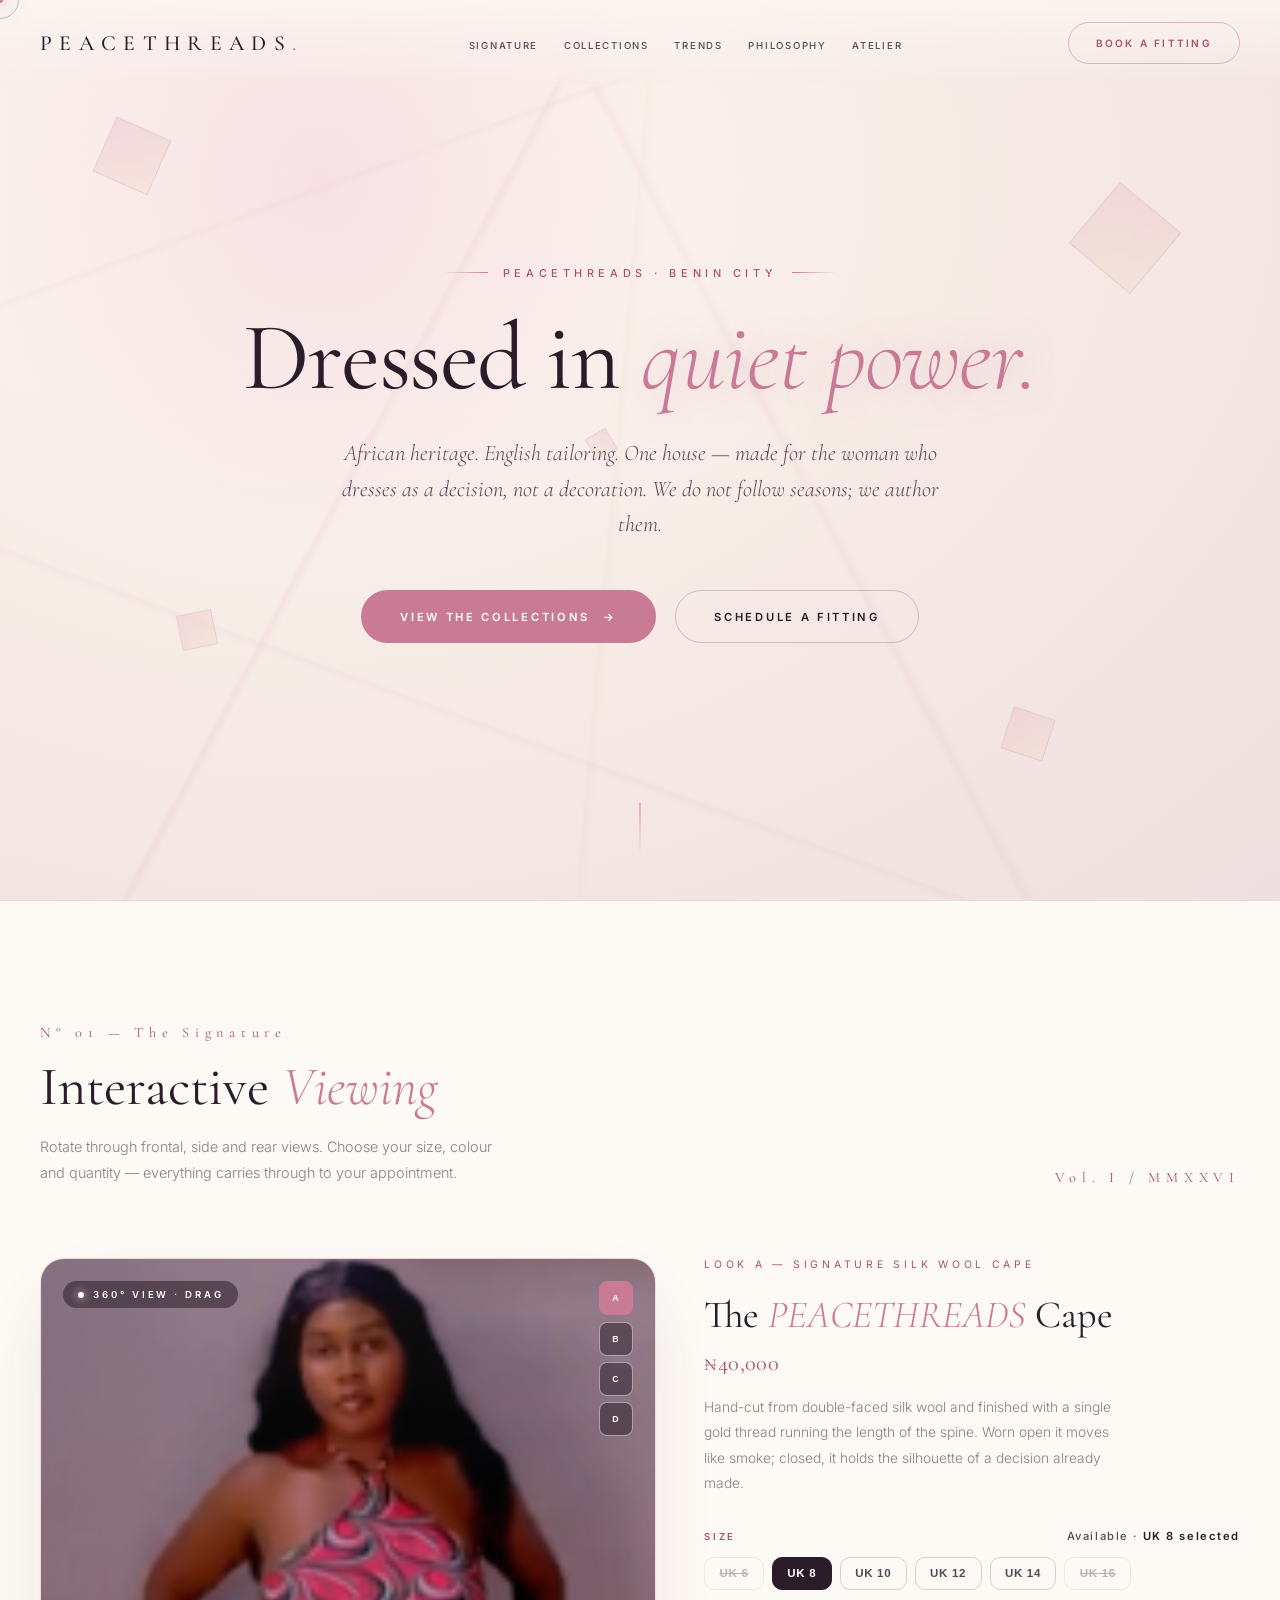
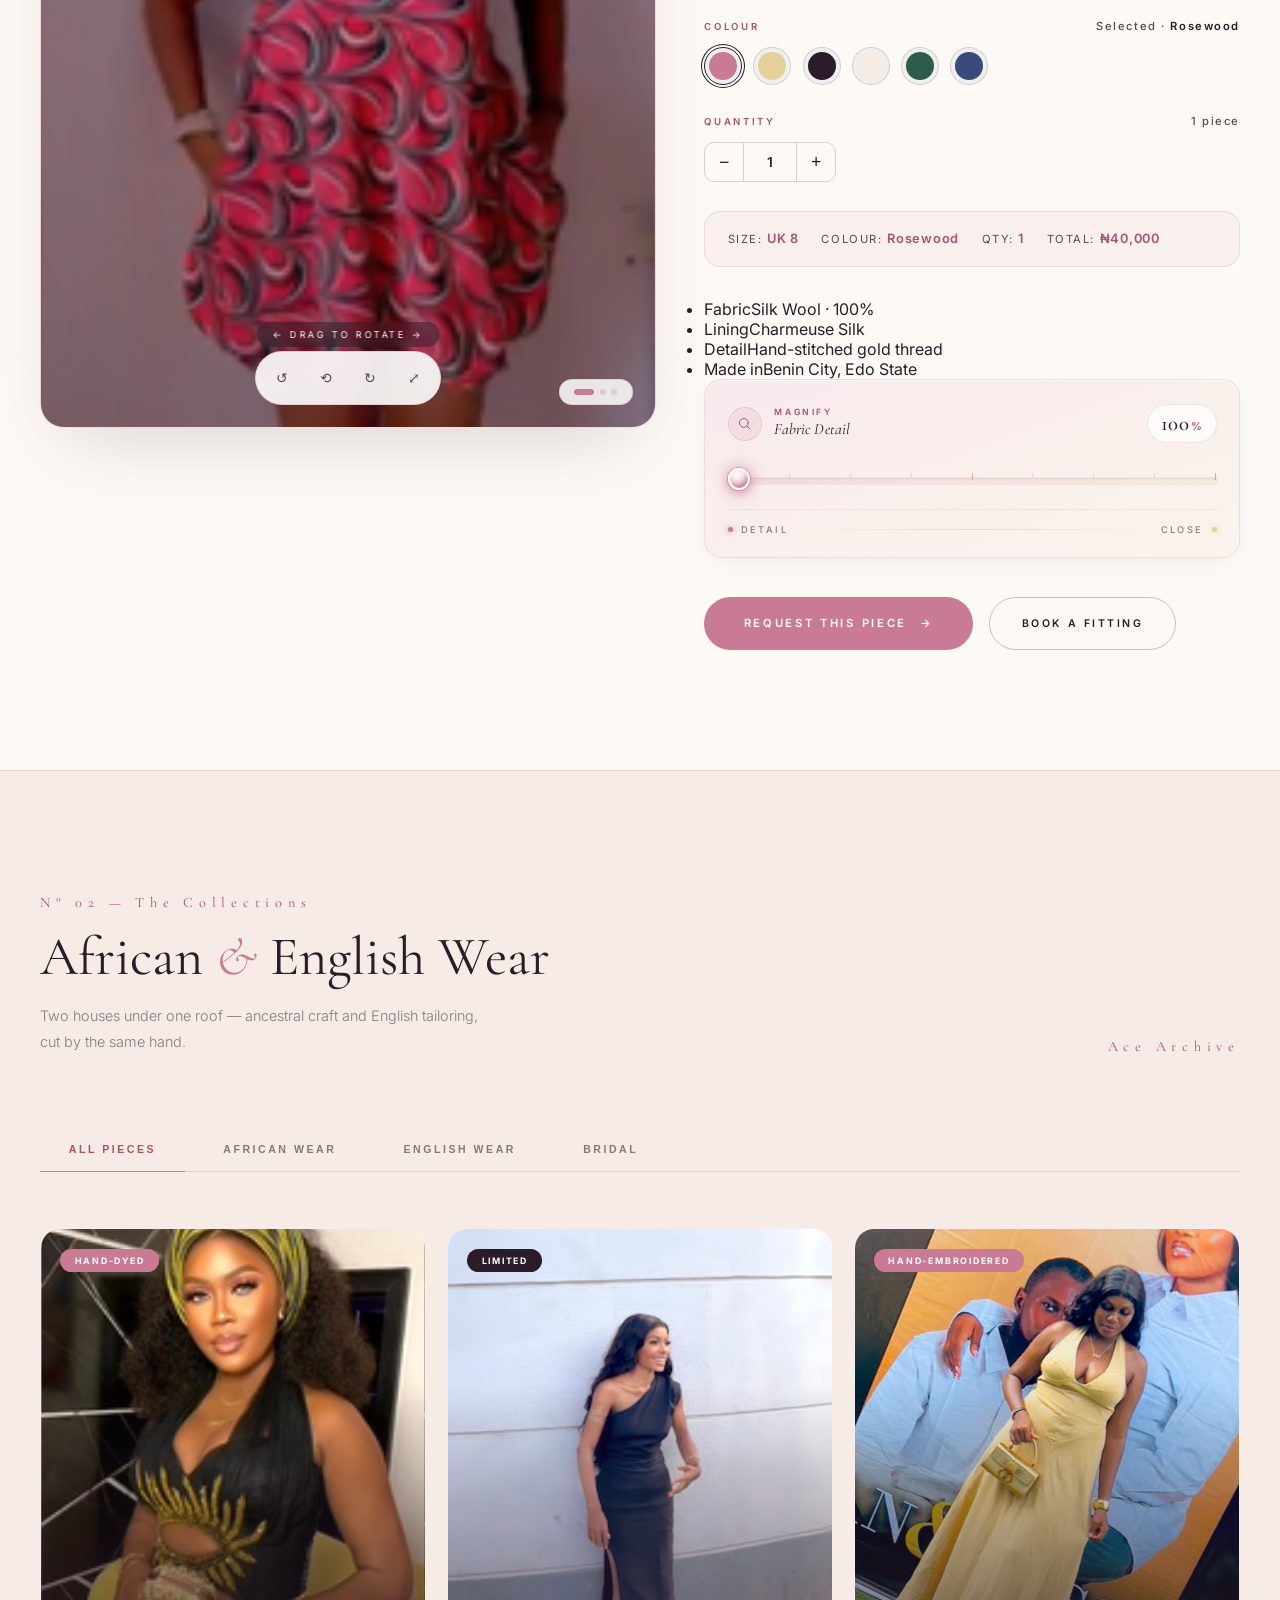
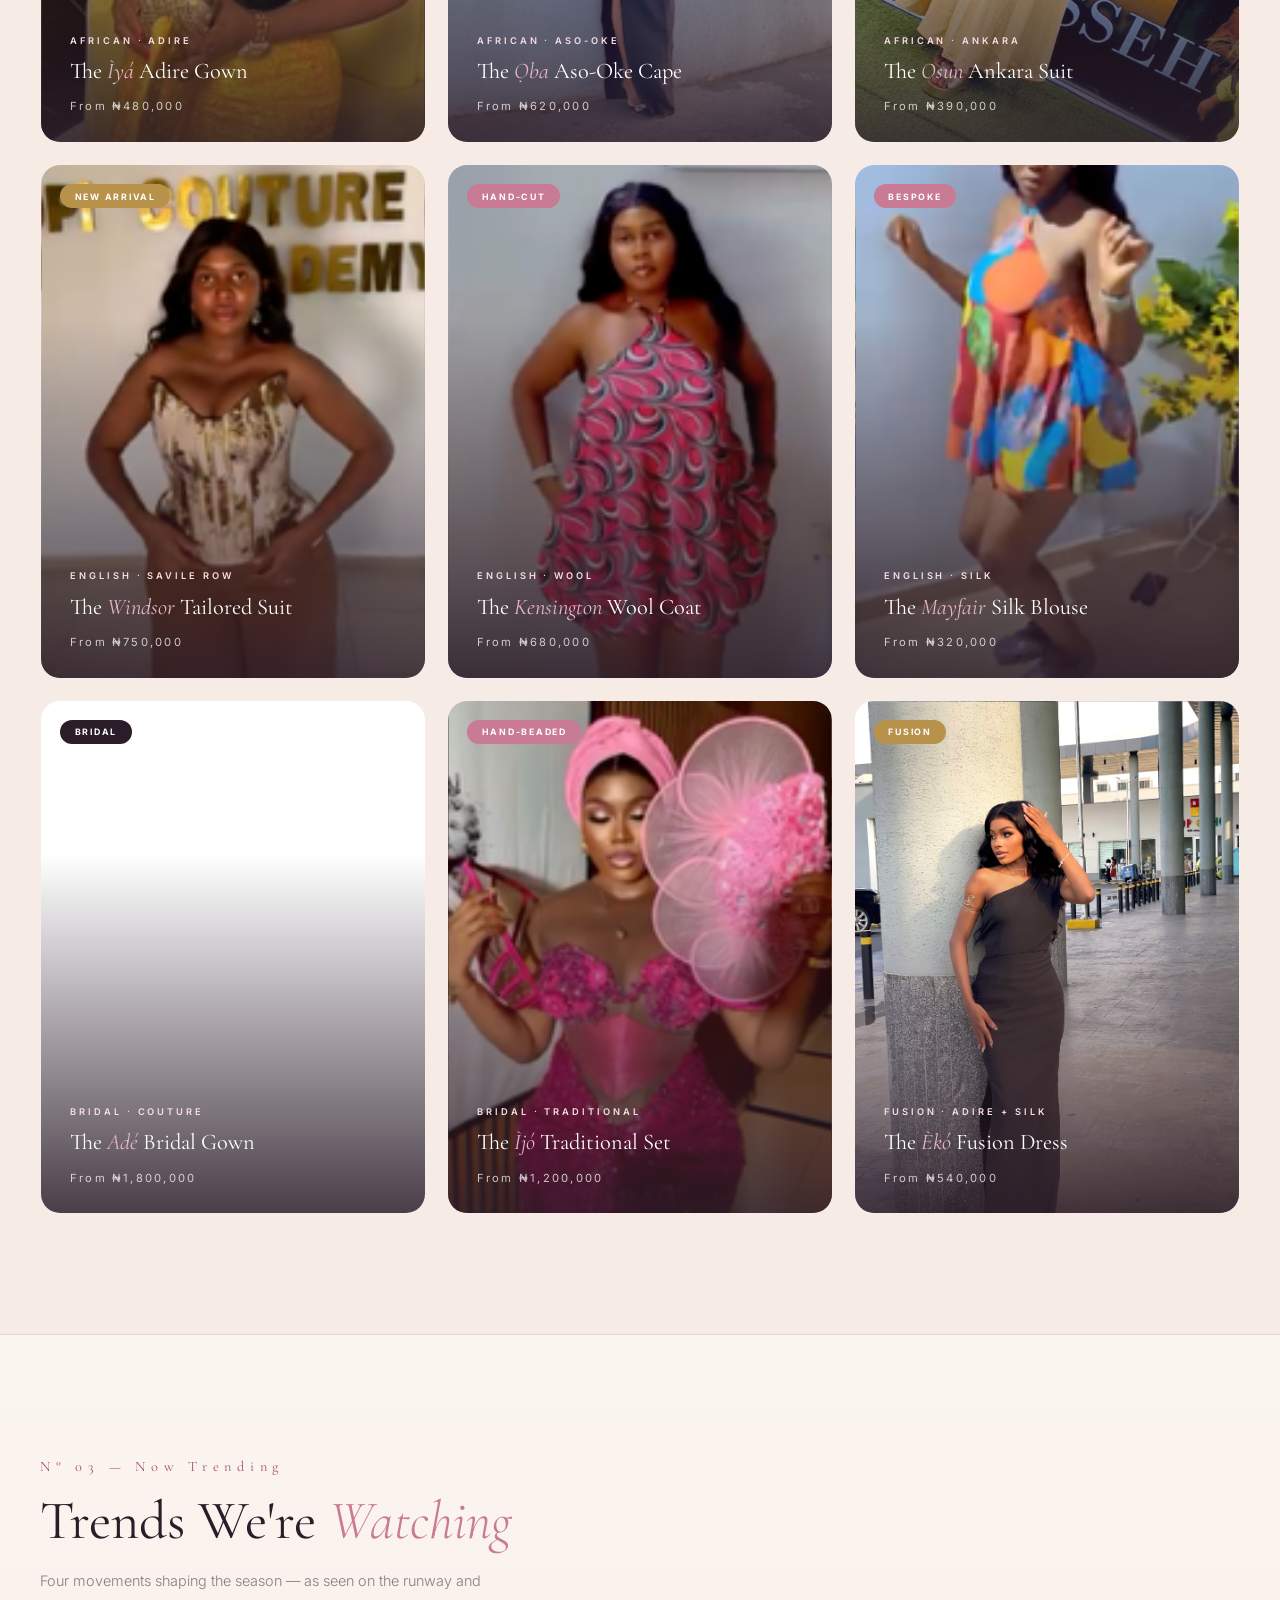
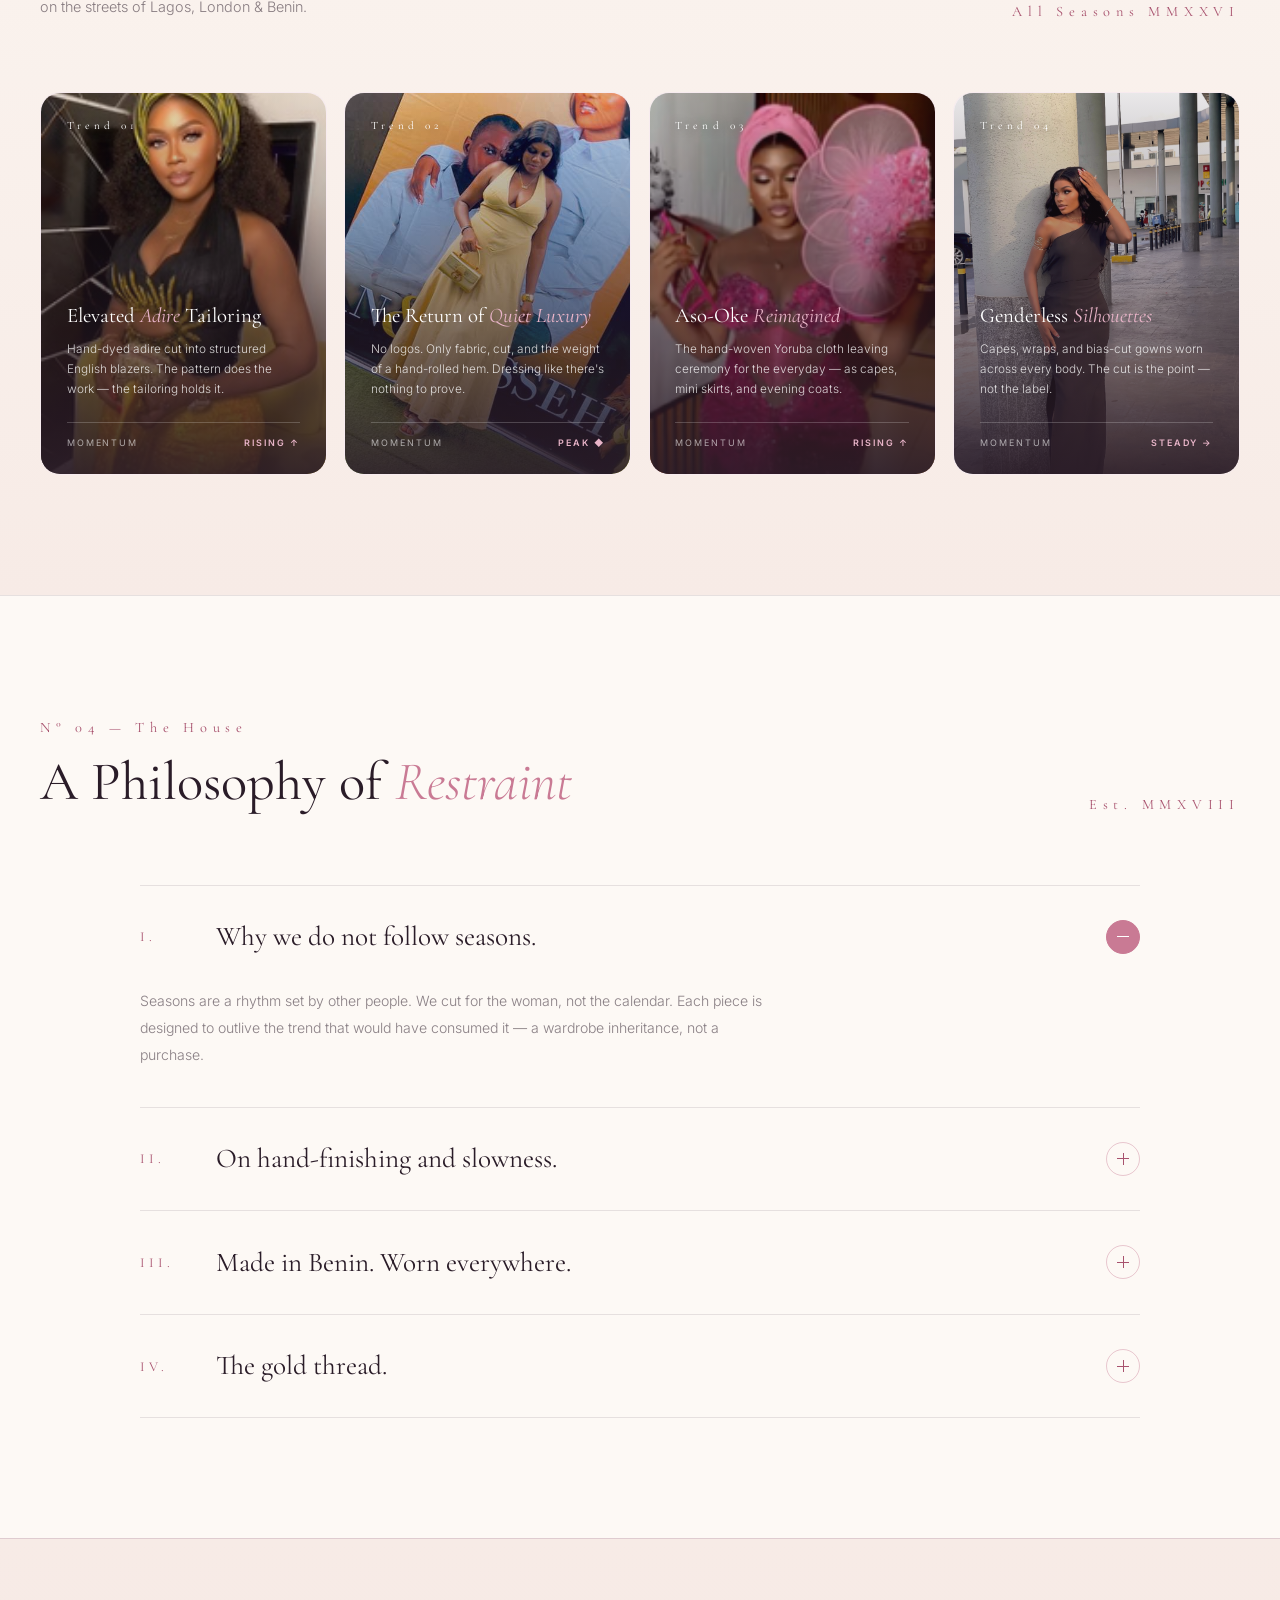
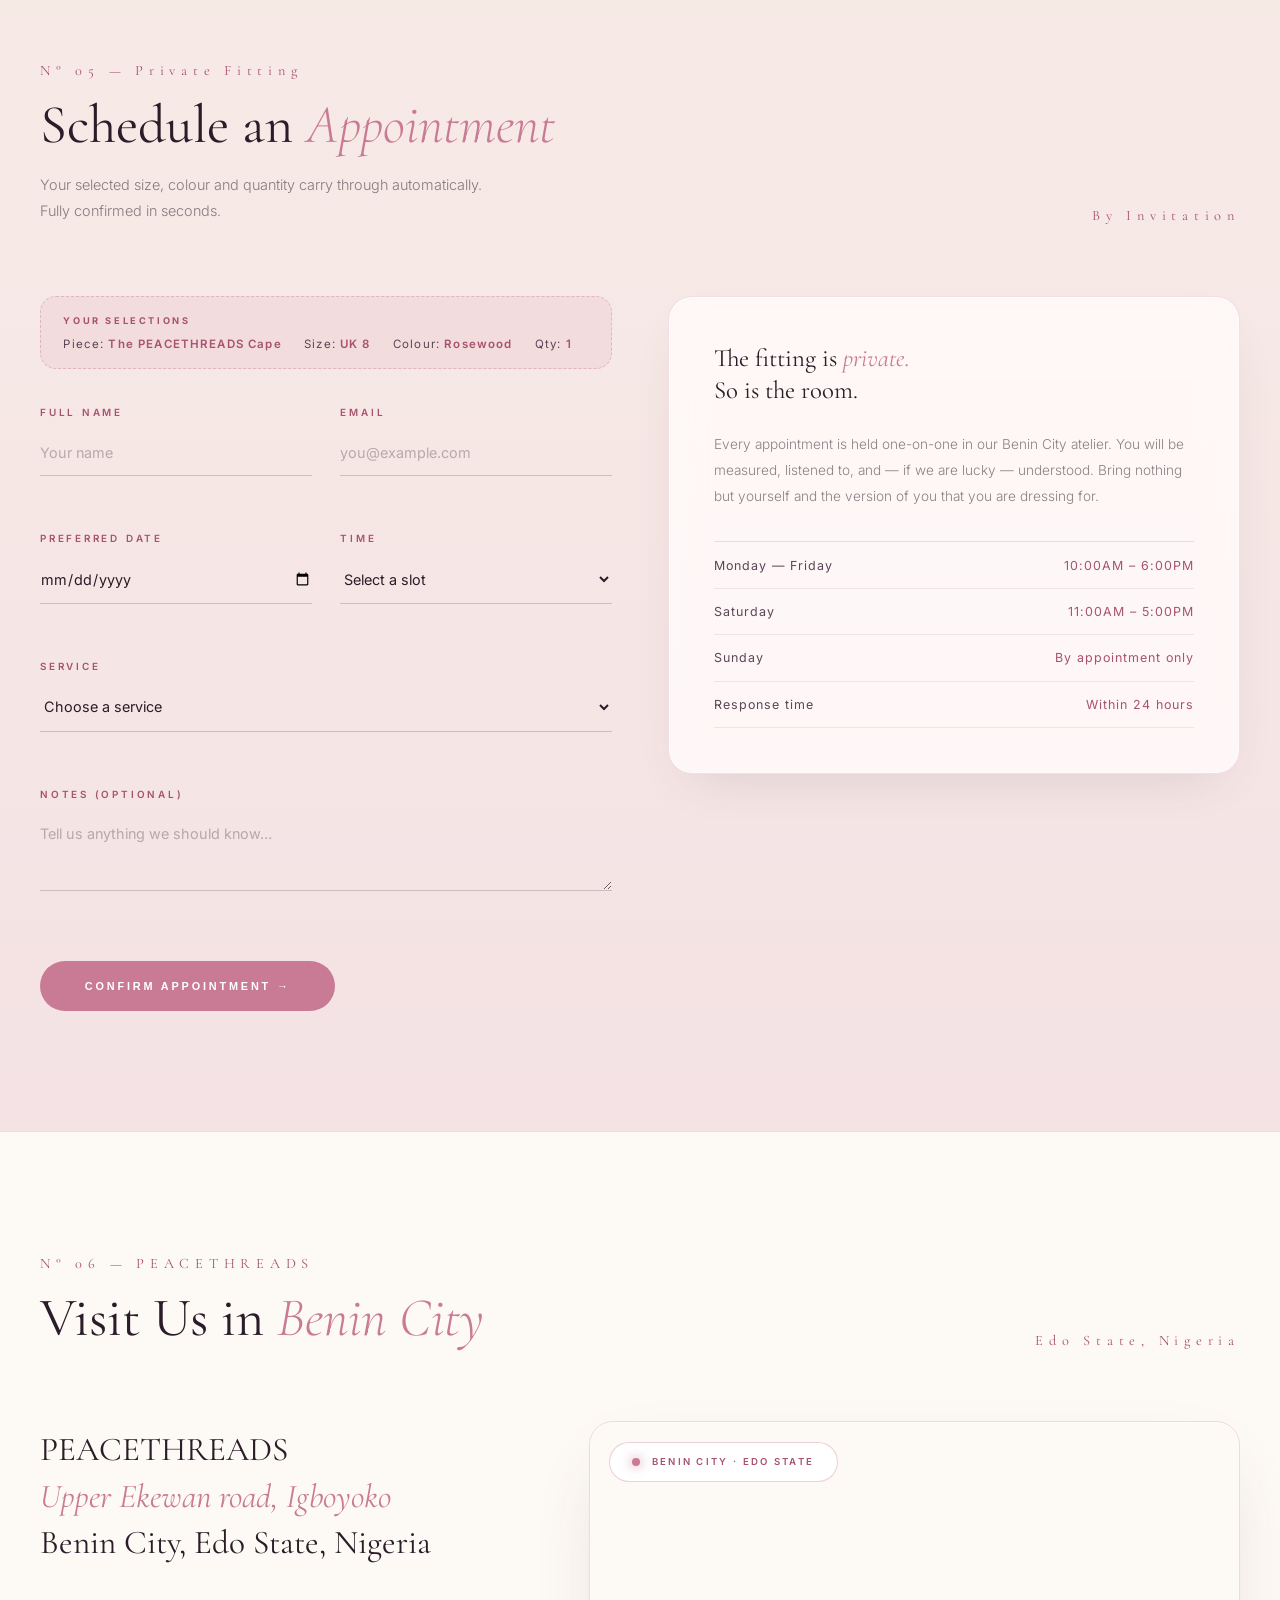
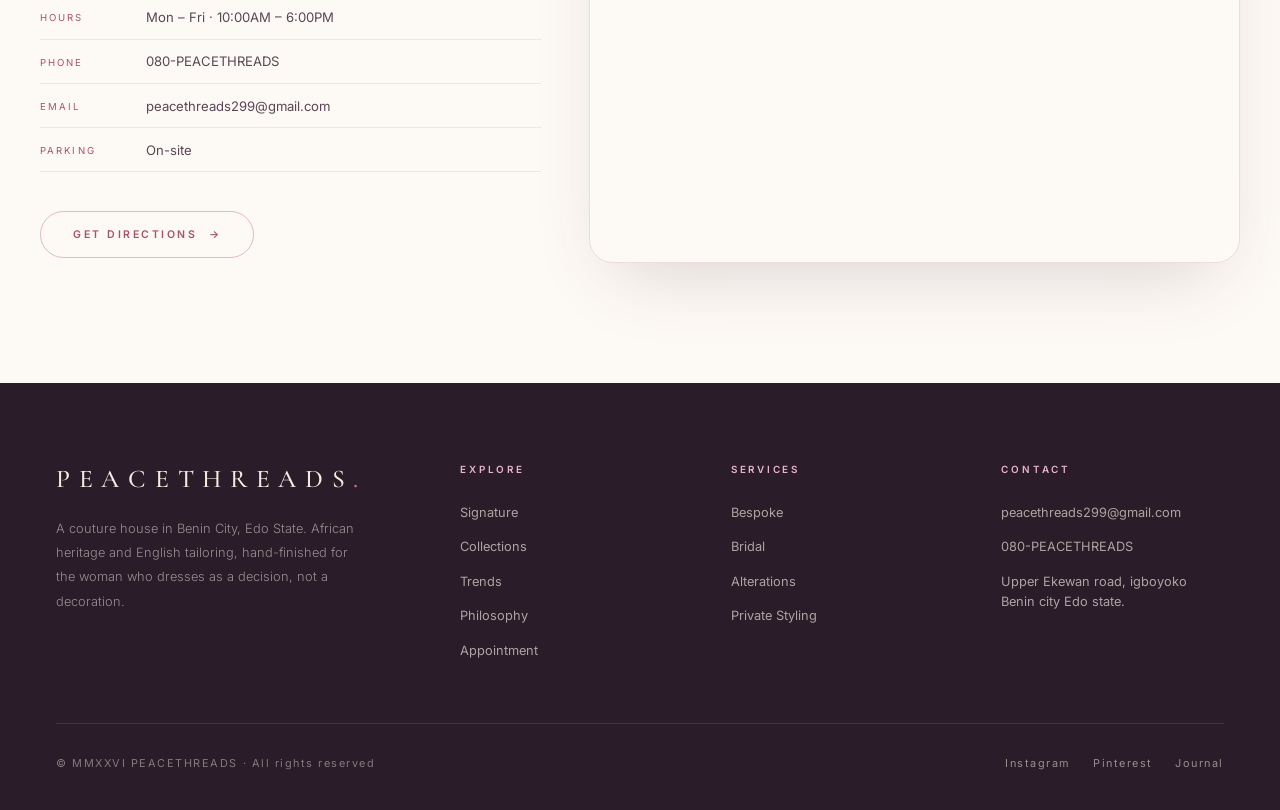
==== website.html @ 1cad09b3 "Add files via upload" ====
<!DOCTYPE html>
<html lang="en">
<head>
<meta charset="UTF-8" />
<meta name="viewport" content="width=device-width, initial-scale=1.0" />
<title>PEACETHREADS — Fashion de Couture · Benin City</title>
<link rel="preconnect" href="https://fonts.googleapis.com">
<link rel="preconnect" href="https://fonts.gstatic.com" crossorigin>
<link href="https://fonts.googleapis.com/css2?family=Cormorant+Garamond:ital,wght@0,300;0,400;0,500;0,600;0,700;1,300;1,400&family=Inter:wght@300;400;500;600;700&display=swap" rel="stylesheet">
<link rel="stylesheet" href="website.css">
</head>
<body>

<div class="cursor-dot" id="cDot"></div>
<div class="cursor-ring" id="cRing"></div>

<nav id="nav">
  <div class="logo">PEACETHREADS<span>.</span></div>
  <ul class="nav-links">
    <li><a href="#collection">Signature</a></li>
    <li><a href="#collections">Collections</a></li>
    <li><a href="#trends">Trends</a></li>
    <li><a href="#philosophy">Philosophy</a></li>
    <li><a href="#location">Atelier</a></li>
  </ul>
  <a href="#appointment" class="nav-cta">Book a Fitting</a>
</nav>

<header class="hero">
  <div class="shard s1"></div><div class="shard s2"></div><div class="shard s3"></div>
  <div class="shard s4"></div><div class="shard s5"></div>
  <div class="hero-inner">
    <span class="hero-eyebrow">PEACETHREADS · Benin City</span>
    <h1 class="hero-title">Dressed in <em>quiet power.</em></h1>
    <p class="hero-sub">
      African heritage. English tailoring. One house — made for the woman who dresses
      as a decision, not a decoration. We do not follow seasons; we author them.
    </p>
    <div class="hero-actions">
      <a href="#collections" class="btn btn-primary">View the Collections <span class="arrow">→</span></a>
      <a href="#appointment" class="btn btn-ghost">Schedule a Fitting</a>
    </div>
  </div>
  <div class="scroll-cue"><span></span><div class="bar"></div></div>
</header>

<section class="collection" id="collection">
  <div class="section-head reveal">
    <div>
      <span class="section-num">N° 01 — The Signature</span>
      <h2 class="section-title" style="margin-top:1rem">Interactive <em>Viewing</em></h2>
      <p class="section-desc">Rotate through frontal, side and rear views. Choose your size, colour and quantity — everything carries through to your appointment.</p>
    </div>
    <span class="section-num">Vol. I / MMXXVI</span>
  </div>

  <div class="collection-grid">
    <div class="viewer reveal" id="viewer">
      <span class="viewer-label"><span class="live"></span> 360° View · Drag</span>

      <div class="garment-tabs" id="garmentTabs">
        <button class="gtab active" data-garment="signature" title="Signature">A</button>
        <button class="gtab" data-garment="african" title="African">B</button>
        <button class="gtab" data-garment="english" title="English">C</button>
        <button class="gtab" data-garment="trend" title="Trend">D</button>
      </div>

      <div class="viewer-stage" id="viewerStage">
        <div class="viewer-photo-frame">
          <div class="viewer-photo" id="viewerPhoto"></div>
          <div class="viewer-tint" id="viewerTint"></div>
        </div>
        <div class="viewer-vignette"></div>
      </div>

      <span class="drag-hint" id="dragHint">← Drag to rotate →</span>

      <div class="angle-dots" id="angleDots">
        <span class="angle-dot active" data-angle="0"></span>
        <span class="angle-dot" data-angle="1"></span>
        <span class="angle-dot" data-angle="2"></span>
      </div>

      <div class="viewer-tools">
        <button class="tool-btn" data-rot="-45" title="Rotate left" aria-label="Rotate left">↺</button>
        <button class="tool-btn" data-rot="0" title="Reset" aria-label="Reset view">⟲</button>
        <button class="tool-btn" data-rot="45" title="Rotate right" aria-label="Rotate right">↻</button>
        <button class="tool-btn" id="expandBtn" title="Open full view" aria-label="Open full view">⤢</button>
      </div>
    </div>

    <div class="detail reveal">
      <span class="detail-tag" id="detailTag">Look A — Signature Silk Wool Cape</span>
      <h3 class="detail-name" id="detailName">The <em>PEACETHREADS</em> Cape</h3>
      <span class="detail-price" id="detailPrice">₦40,000</span>
      <p class="detail-desc" id="detailDesc">
        Hand-cut from double-faced silk wool and finished with a single gold thread
        running the length of the spine. Worn open it moves like smoke; closed, it
        holds the silhouette of a decision already made.
      </p>

      <div class="option-block">
        <div class="option-head">
          <span class="lbl">Size</span>
          <span class="val" id="sizeValLabel">Select a size · <strong>UK 8 shown</strong></span>
        </div>
        <div class="size-row" id="sizeRow"></div>
      </div>

      <div class="option-block">
        <div class="option-head">
          <span class="lbl">Colour</span>
          <span class="val">Selected · <strong id="colorName">Rosewood</strong></span>
        </div>
        <div class="color-row" id="colorRow"></div>
      </div>

      <div class="option-block">
        <div class="option-head">
          <span class="lbl">Quantity</span>
          <span class="val" id="qtyLabel">1 piece</span>
        </div>
        <div class="qty-row">
          <button class="qty-btn" id="qtyMinus" aria-label="Decrease">−</button>
          <input class="qty-input" id="qtyInput" type="text" value="1" readonly>
          <button class="qty-btn" id="qtyPlus" aria-label="Increase">+</button>
        </div>
      </div>

      <div class="summary" id="summary">
        <span class="item">Size: <strong id="sumSize">UK 8</strong></span>
        <span class="item">Colour: <strong id="sumColor">Rosewood</strong></span>
        <span class="item">Qty: <strong id="sumQty">1</strong></span>
        <span class="item">Total: <strong id="sumTotal">₦480,000</strong></span>
      </div>

      <ul class="spec-list" id="specList">
        <li><span class="k">Fabric</span><span class="v">Silk Wool · 100%</span></li>
        <li><span class="k">Lining</span><span class="v">Charmeuse Silk</span></li>
        <li><span class="k">Detail</span><span class="v">Hand-stitched gold thread</span></li>
        <li><span class="k">Made in</span><span class="v">Benin City, Edo State</span></li>
      </ul>

      <!-- ★ PREMIUM ZOOM BAR ★ -->
      <div class="zoom-block">
        <div class="zoom-head">
          <div class="zoom-title">
            <span class="zoom-icon" aria-hidden="true">
              <svg viewBox="0 0 24 24" fill="none" stroke="currentColor" stroke-width="1.5" stroke-linecap="round" stroke-linejoin="round">
                <circle cx="11" cy="11" r="7"/>
                <line x1="16.5" y1="16.5" x2="21" y2="21"/>
              </svg>
            </span>
            <div class="zoom-text">
              <span class="zoom-eyebrow">Magnify</span>
              <span class="zoom-label">Fabric Detail</span>
            </div>
          </div>
          <div class="zoom-readout">
            <span class="zoom-num" id="zoomVal">100</span>
            <span class="zoom-unit">%</span>
          </div>
        </div>

        <div class="zoom-track-wrap">
          <div class="zoom-thumb-glow" id="zoomThumbGlow"></div>
          <div class="zoom-track">
            <div class="zoom-fill" id="zoomFill"></div>
            <div class="zoom-ticks" id="zoomTicks"></div>
          </div>
          <input type="range" min="100" max="180" value="100" class="zoom-slider" id="zoomSlider" aria-label="Zoom">
        </div>

        <div class="zoom-foot">
          <span class="zoom-foot-item">
            <span class="zoom-dot zoom-dot--rose"></span>
            <span>Detail</span>
          </span>
          <span class="zoom-foot-divider"></span>
          <span class="zoom-foot-item zoom-foot-item--right">
            <span>Close</span>
            <span class="zoom-dot zoom-dot--gold"></span>
          </span>
        </div>
      </div>

      <div class="detail-actions">
        <a href="#appointment" class="btn btn-primary" id="requestBtn">Request this Piece <span class="arrow">→</span></a>
        <a href="#appointment" class="btn-outline">Book a Fitting</a>
      </div>
    </div>
  </div>
</section>

<section class="all-collections" id="collections">
  <div class="section-head reveal">
    <div>
      <span class="section-num">N° 02 — The Collections</span>
      <h2 class="section-title" style="margin-top:1rem">African <em>&</em> English Wear</h2>
      <p class="section-desc">Two houses under one roof — ancestral craft and English tailoring, cut by the same hand.</p>
    </div>
    <span class="section-num">Ace Archive</span>
  </div>

  <div class="collection-tabs reveal" id="collectionTabs">
    <button class="ctab active" data-filter="all">All Pieces</button>
    <button class="ctab" data-filter="african">African Wear</button>
    <button class="ctab" data-filter="english">English Wear</button>
    <button class="ctab" data-filter="bridal">Bridal</button>
  </div>

  <div class="cat-grid" id="catGrid">
    <div class="cat-card reveal" data-cat="african">
      <span class="cat-tag">Hand-Dyed</span>
      <div class="cat-photo" style="background-image:url('images/IMG_1639.png')"></div>
      <div class="cat-overlay">
        <span class="cat-cat">African · Adire</span>
        <h4 class="cat-name">The <em>Ìyá</em> Adire Gown</h4>
        <span class="cat-price">From ₦480,000</span>
      </div>
    </div>
    <div class="cat-card reveal" data-cat="african">
      <span class="cat-tag limited">Limited</span>
      <div class="cat-photo" style="background-image:url('images/IMG_2743.jpg')"></div>
      <div class="cat-overlay">
        <span class="cat-cat">African · Aso-Oke</span>
        <h4 class="cat-name">The <em>Ọba</em> Aso-Oke Cape</h4>
        <span class="cat-price">From ₦620,000</span>
      </div>
    </div>
    <div class="cat-card reveal" data-cat="african">
      <span class="cat-tag">Hand-Embroidered</span>
      <div class="cat-photo" style="background-image:url('images/IMG_4205.jpg')"></div>
      <div class="cat-overlay">
        <span class="cat-cat">African · Ankara</span>
        <h4 class="cat-name">The <em>Osun</em> Ankara Suit</h4>
        <span class="cat-price">From ₦390,000</span>
      </div>
    </div>
    <div class="cat-card reveal" data-cat="english">
      <span class="cat-tag new">New Arrival</span>
      <div class="cat-photo" style="background-image:url('images/IMG_1078.png')"></div>
      <div class="cat-overlay">
        <span class="cat-cat">English · Savile Row</span>
        <h4 class="cat-name">The <em>Windsor</em> Tailored Suit</h4>
        <span class="cat-price">From ₦750,000</span>
      </div>
    </div>
    <div class="cat-card reveal" data-cat="english">
      <span class="cat-tag">Hand-Cut</span>
      <div class="cat-photo" style="background-image:url('images/IMG_1084.png')"></div>
      <div class="cat-overlay">
        <span class="cat-cat">English · Wool</span>
        <h4 class="cat-name">The <em>Kensington</em> Wool Coat</h4>
        <span class="cat-price">From ₦680,000</span>
      </div>
    </div>
    <div class="cat-card reveal" data-cat="english">
      <span class="cat-tag">Bespoke</span>
      <div class="cat-photo" style="background-image:url('images/IMG_1087.png')"></div>
      <div class="cat-overlay">
        <span class="cat-cat">English · Silk</span>
        <h4 class="cat-name">The <em>Mayfair</em> Silk Blouse</h4>
        <span class="cat-price">From ₦320,000</span>
      </div>
    </div>
    <div class="cat-card reveal" data-cat="bridal">
      <span class="cat-tag limited">Bridal</span>
      <div class="cat-photo" style="background-image:url('https://images.unsplash.com/photo-1594552072238-b8a33785b261?w=800&q=80')"></div>
      <div class="cat-overlay">
        <span class="cat-cat">Bridal · Couture</span>
        <h4 class="cat-name">The <em>Adé</em> Bridal Gown</h4>
        <span class="cat-price">From ₦1,800,000</span>
      </div>
    </div>
    <div class="cat-card reveal" data-cat="bridal">
      <span class="cat-tag">Hand-Beaded</span>
      <div class="cat-photo" style="background-image:url('images/IMG_1080.png')"></div>
      <div class="cat-overlay">
        <span class="cat-cat">Bridal · Traditional</span>
        <h4 class="cat-name">The <em>Ìjó</em> Traditional Set</h4>
        <span class="cat-price">From ₦1,200,000</span>
      </div>
    </div>
    <div class="cat-card reveal" data-cat="african english">
      <span class="cat-tag new">Fusion</span>
      <div class="cat-photo" style="background-image:url('images/fashion01.png')"></div>
      <div class="cat-overlay">
        <span class="cat-cat">Fusion · Adire + Silk</span>
        <h4 class="cat-name">The <em>Èkó</em> Fusion Dress</h4>
        <span class="cat-price">From ₦540,000</span>
      </div>
    </div>
  </div>
</section>

<section class="trends" id="trends">
  <div class="section-head reveal">
    <div>
      <span class="section-num">N° 03 — Now Trending</span>
      <h2 class="section-title" style="margin-top:1rem">Trends We're <em>Watching</em></h2>
      <p class="section-desc">Four movements shaping the season — as seen on the runway and on the streets of Lagos, London &amp; Benin.</p>
    </div>
    <span class="section-num">All Seasons MMXXVI</span>
  </div>

  <div class="trend-grid">
    <div class="trend-card reveal">
      <div class="trend-photo" style="background-image:url('images/IMG_1639.png')"></div>
      <div class="trend-overlay">
        <span class="trend-num">Trend 01</span>
        <div class="trend-bottom">
          <h3 class="trend-title">Elevated <em>Adire</em> Tailoring</h3>
          <p class="trend-desc">Hand-dyed adire cut into structured English blazers. The pattern does the work — the tailoring holds it.</p>
          <div class="trend-meta"><span class="label">Momentum</span><span class="val">Rising ↑</span></div>
        </div>
      </div>
    </div>
    <div class="trend-card reveal">
      <div class="trend-photo" style="background-image:url('images/IMG_4205.jpg')"></div>
      <div class="trend-overlay">
        <span class="trend-num">Trend 02</span>
        <div class="trend-bottom">
          <h3 class="trend-title">The Return of <em>Quiet Luxury</em></h3>
          <p class="trend-desc">No logos. Only fabric, cut, and the weight of a hand-rolled hem. Dressing like there's nothing to prove.</p>
          <div class="trend-meta"><span class="label">Momentum</span><span class="val">Peak ◆</span></div>
        </div>
      </div>
    </div>
    <div class="trend-card reveal">
      <div class="trend-photo" style="background-image:url('images/IMG_1080.png')"></div>
      <div class="trend-overlay">
        <span class="trend-num">Trend 03</span>
        <div class="trend-bottom">
          <h3 class="trend-title">Aso-Oke <em>Reimagined</em></h3>
          <p class="trend-desc">The hand-woven Yoruba cloth leaving ceremony for the everyday — as capes, mini skirts, and evening coats.</p>
          <div class="trend-meta"><span class="label">Momentum</span><span class="val">Rising ↑</span></div>
        </div>
      </div>
    </div>
    <div class="trend-card reveal">
      <div class="trend-photo" style="background-image:url('images/fashion01.png')"></div>
      <div class="trend-overlay">
        <span class="trend-num">Trend 04</span>
        <div class="trend-bottom">
          <h3 class="trend-title">Genderless <em>Silhouettes</em></h3>
          <p class="trend-desc">Capes, wraps, and bias-cut gowns worn across every body. The cut is the point — not the label.</p>
          <div class="trend-meta"><span class="label">Momentum</span><span class="val">Steady →</span></div>
        </div>
      </div>
    </div>
  </div>
</section>

<section class="philosophy" id="philosophy">
  <div class="section-head reveal">
    <div>
      <span class="section-num">N° 04 — The House</span>
      <h2 class="section-title" style="margin-top:1rem">A Philosophy of <em>Restraint</em></h2>
    </div>
    <span class="section-num">Est. MMXVIII</span>
  </div>

  <div class="acc reveal" id="accordion">
    <div class="acc-item">
      <button class="acc-head"><span class="idx">I.</span><span class="q">Why we do not follow seasons.</span><span class="plus"></span></button>
      <div class="acc-body"><div class="acc-body-inner">Seasons are a rhythm set by other people. We cut for the woman, not the calendar. Each piece is designed to outlive the trend that would have consumed it — a wardrobe inheritance, not a purchase.</div></div>
    </div>
    <div class="acc-item">
      <button class="acc-head"><span class="idx">II.</span><span class="q">On hand-finishing and slowness.</span><span class="plus"></span></button>
      <div class="acc-body"><div class="acc-body-inner">A single Adélé cape takes eleven days. We do not rush the shoulder, we do not rush the hand-rolled hem, and we do not rush you. Slowness is the only honest way to make something that lasts.</div></div>
    </div>
    <div class="acc-item">
      <button class="acc-head"><span class="idx">III.</span><span class="q">Made in Benin. Worn everywhere.</span><span class="plus"></span></button>
      <div class="acc-body"><div class="acc-body-inner">Our atelier sits in Benin City, Edo State — where the craft of adornment is older than any fashion capital. Every piece leaves this room carrying that lineage, and arrives wherever you are.</div></div>
    </div>
    <div class="acc-item">
      <button class="acc-head"><span class="idx">IV.</span><span class="q">The gold thread.</span><span class="plus"></span></button>
      <div class="acc-body"><div class="acc-body-inner">One thread of gold runs through every garment we make — sometimes visible, sometimes hidden against the skin. It is the only signature we allow ourselves.</div></div>
    </div>
  </div>
</section>

<section class="appointment" id="appointment">
  <div class="section-head reveal">
    <div>
      <span class="section-num">N° 05 — Private Fitting</span>
      <h2 class="section-title" style="margin-top:1rem">Schedule an <em>Appointment</em></h2>
      <p class="section-desc">Your selected size, colour and quantity carry through automatically. Fully confirmed in seconds.</p>
    </div>
    <span class="section-num">By Invitation</span>
  </div>

  <div class="appt-grid">
    <div>
      <form class="appt-form reveal" id="apptForm" novalidate>
        <div class="appt-prefill" id="apptPrefill">
          <span class="lbl">Your Selections</span>
          <span class="item">Piece: <strong id="prefillPiece">Adélé Cape</strong></span>
          <span class="item">Size: <strong id="prefillSize">UK 8</strong></span>
          <span class="item">Colour: <strong id="prefillColor">Rosewood</strong></span>
          <span class="item">Qty: <strong id="prefillQty">1</strong></span>
        </div>

        <div class="field-row">
          <div class="field" data-field="fname">
            <label for="fname">Full Name</label>
            <input type="text" id="fname" placeholder="Your name" autocomplete="name">
            <span class="err">Please enter your full name</span>
          </div>
          <div class="field" data-field="femail">
            <label for="femail">Email</label>
            <input type="email" id="femail" placeholder="you@example.com" autocomplete="email">
            <span class="err">Please enter a valid email address</span>
          </div>
        </div>
        <div class="field-row">
          <div class="field" data-field="fdate">
            <label for="fdate">Preferred Date</label>
            <input type="date" id="fdate">
            <span class="err">Please choose a future date</span>
          </div>
          <div class="field" data-field="ftime">
            <label for="ftime">Time</label>
            <select id="ftime">
              <option value="">Select a slot</option>
              <option>10:00 — Morning</option>
              <option>12:30 — Midday</option>
              <option>15:00 — Afternoon</option>
              <option>17:30 — Evening</option>
            </select>
            <span class="err">Please choose a time slot</span>
          </div>
        </div>
        <div class="field" data-field="ftype">
          <label for="ftype">Service</label>
          <select id="ftype">
            <option value="">Choose a service</option>
            <option>Bespoke Consultation</option>
            <option>Collection Fitting</option>
            <option>Bridal Appointment</option>
            <option>Alterations &amp; Restyling</option>
            <option>African Wear Consultation</option>
            <option>English Tailoring Consultation</option>
          </select>
          <span class="err">Please choose a service</span>
        </div>
        <div class="field" data-field="fnotes">
          <label for="fnotes">Notes (optional)</label>
          <textarea id="fnotes" placeholder="Tell us anything we should know…"></textarea>
          <span class="err"></span>
        </div>
        <button type="submit" class="submit" id="submitBtn">Confirm Appointment →</button>
      </form>

      <div class="confirmation" id="confirmation">
        <h4>✓ Appointment Confirmed</h4>
        <p id="confText">Your private fitting has been reserved.</p>
        <div class="sel-box" id="confSel">
          <div><div class="k">Piece</div><div class="v" id="confPiece">—</div></div>
          <div><div class="k">Size</div><div class="v" id="confSize">—</div></div>
          <div><div class="k">Colour</div><div class="v" id="confColor">—</div></div>
          <div><div class="k">Quantity</div><div class="v" id="confQty">—</div></div>
        </div>
        <span class="ref" id="confRef">REF — ADL-0000</span>
      </div>
    </div>

    <aside class="appt-aside reveal">
      <h3>The fitting is <em>private.</em><br>So is the room.</h3>
      <p>
        Every appointment is held one-on-one in our Benin City atelier. You will be
        measured, listened to, and — if we are lucky — understood. Bring nothing but
        yourself and the version of you that you are dressing for.
      </p>
      <ul class="hours">
        <li><span>Monday — Friday</span><span>10:00AM – 6:00PM</span></li>
        <li><span>Saturday</span><span>11:00AM – 5:00PM</span></li>
        <li><span>Sunday</span><span>By appointment only</span></li>
        <li><span>Response time</span><span>Within 24 hours</span></li>
      </ul>
    </aside>
  </div>
</section>

<section class="location" id="location">
  <div class="section-head reveal">
    <div>
      <span class="section-num">N° 06 — PEACETHREADS </span>
      <h2 class="section-title" style="margin-top:1rem">Visit Us in <em>Benin City</em></h2>
    </div>
    <span class="section-num">Edo State, Nigeria</span>
  </div>

  <div class="location-grid">
    <div class="loc-info reveal">
      <p class="address">PEACETHREADS<br><em>Upper Ekewan road, Igboyoko</em><br>Benin City, Edo State, Nigeria</p>
      <ul class="loc-meta">
        <li><span class="k">Hours</span><span>Mon – Fri · 10:00AM – 6:00PM</span></li>
        <li><span class="k">Phone</span><span>080-PEACETHREADS</span></li>
        <li><span class="k">Email</span><span>peacethreads299@gmail.com</span></li>
        <li><span class="k">Parking</span><span>On-site</span></li>
      </ul>
      <a class="directions" href="https://www.google.com/maps/dir/?api=1&destination=Benin+City,+Edo+State,+Nigeria" target="_blank" rel="noopener">Get Directions <span>→</span></a>
    </div>

    <div class="map-wrap reveal">
      <div class="map-overlay"><span class="pin"></span> Benin City · Edo State</div>
      <iframe title="PEACETHREADS  — Benin City, Edo State" src="https://www.google.com/maps?q=Benin%20City%2C%20Edo%20State%2C%20Nigeria&output=embed" loading="lazy" referrerpolicy="no-referrer-when-downgrade" allowfullscreen></iframe>
    </div>
  </div>
</section>

<footer>
  <div class="foot-top">
    <div class="foot-brand">
      <div class="logo">PEACETHREADS<span>.</span></div>
      <p>A couture house in Benin City, Edo State. African heritage and English tailoring, hand-finished for the woman who dresses as a decision, not a decoration.</p>
    </div>
    <div class="foot-col"><h4>Explore</h4><ul>
      <li><a href="#collection">Signature</a></li><li><a href="#collections">Collections</a></li>
      <li><a href="#trends">Trends</a></li><li><a href="#philosophy">Philosophy</a></li><li><a href="#appointment">Appointment</a></li>
    </ul></div>
    <div class="foot-col"><h4>Services</h4><ul>
      <li><a href="#appointment">Bespoke</a></li><li><a href="#appointment">Bridal</a></li>
      <li><a href="#appointment">Alterations</a></li><li><a href="#appointment">Private Styling</a></li>
    </ul></div>
    <div class="foot-col"><h4>Contact</h4><ul>
      <li><a href="mailto:peacethreads299@gmail.com">peacethreads299@gmail.com</a></li>
      <li><a href="tel:+2340000000000">080-PEACETHREADS</a></li>
      <li><a href="#location">Upper Ekewan road, igboyoko Benin city Edo state.</a></li>
    </ul></div>
  </div>
  <div class="foot-bottom">
    <span>© MMXXVI PEACETHREADS · All rights reserved</span>
    <div class="socials">
      <a href="https://www.instagram.com/peace_threads" target="_blank" rel="noopener noreferrer">Instagram</a>
      <a href="https://www.pinterest.com/peace_threads" target="_blank" rel="noopener noreferrer">Pinterest</a>
      <a href="#" rel="noopener">Journal</a>
    </div>
  </div>
</footer>

<div class="lightbox" id="lightbox">
  <button class="lb-close" id="lbClose" aria-label="Close">✕</button>
  <div class="lb-angles" id="lbAngles">
    <button class="lb-angle-btn active" data-angle="0">FRONT</button>
    <button class="lb-angle-btn" data-angle="1">SIDE</button>
    <button class="lb-angle-btn" data-angle="2">BACK</button>
  </div>
  <div class="lb-stage">
    <div class="lb-photo" id="lbPhoto"></div>
    <div class="lb-tint" id="lbTint"></div>
  </div>
  <span class="lb-hint">Drag to rotate · Click angles · Esc to close</span>
</div>

<script>
/* ===================== CURSOR ===================== */
const cDot = document.getElementById('cDot');
const cRing = document.getElementById('cRing');
let mouseX=0,mouseY=0,ringX=0,ringY=0;
document.addEventListener('mousemove', e => {
  mouseX=e.clientX; mouseY=e.clientY;
  cDot.style.left=mouseX+'px'; cDot.style.top=mouseY+'px';
});
(function animateRing(){
  ringX += (mouseX-ringX)*0.18;
  ringY += (mouseY-ringY)*0.18;
  cRing.style.left=ringX+'px'; cRing.style.top=ringY+'px';
  requestAnimationFrame(animateRing);
})();
function bindHover(el){
  el.addEventListener('mouseenter',()=>cRing.classList.add('hover'));
  el.addEventListener('mouseleave',()=>cRing.classList.remove('hover'));
}
document.querySelectorAll('a, button, input, select, textarea, .tool-btn, .acc-head, .viewer, .cat-card, .trend-card, .size-pill, .color-swatch, .qty-btn')
  .forEach(bindHover);

/* ===================== NAV / REVEAL ===================== */
const nav = document.getElementById('nav');
window.addEventListener('scroll', () => nav.classList.toggle('shrink', window.scrollY > 60));

const io = new IntersectionObserver(entries => {
  entries.forEach(e => { if(e.isIntersecting){ e.target.classList.add('in'); io.unobserve(e.target); } });
}, {threshold:0.12});
document.querySelectorAll('.reveal').forEach(el => io.observe(el));

/* ===================== DATA ===================== */
const sizeSets = {
  african:['UK 6','UK 8','UK 10','UK 12','UK 14','UK 16','UK 18'],
  english:['UK 6','UK 8','UK 10','UK 12','UK 14','UK 16'],
  universal:['XS','S','M','L','XL','XXL']
};

const colours = [
  {name:'Rosewood',   hex:'#c97a94', tint:'#c97a94'},
  {name:'Champagne',  hex:'#e6cf9a', tint:'#e6cf9a'},
  {name:'Midnight',   hex:'#2a1c28', tint:'#3a2a3a'},
  {name:'Ivory',      hex:'#f5ede4', tint:'#ffffff'},
  {name:'Emerald',    hex:'#2e5c4a', tint:'#3a6b55'},
  {name:'Indigo',     hex:'#3a4a7a', tint:'#4a5a8a'}
];

const garmentData = {
  signature:{
    tag:'Look A — Signature Silk Wool Cape',
    name:'The <em>PEACETHREADS</em> Cape',
    price:40000,
    desc:'Hand-cut from double-faced silk wool and finished with a single gold thread running the length of the spine. Worn open it moves like smoke; closed, it holds the silhouette of a decision already made.',
    specs:[['Fabric','Silk Wool · 100%'],['Lining','Charmeuse Silk'],['Detail','Hand-stitched gold thread'],['Made in','Benin City, Edo State']],
    photos:[
      'images//IMG_1084.png',
      'images/IMG_1082.png',
      'images/IMG_1081.png'
    ],
    sizes:'english',
    defaultSize:'UK 8',
    soldOut:['UK 6','UK 16']
  },
  african:{
    tag:'Look B — African Adire Gown',
    name:'The <em>Ìyá</em> Adire Gown',
    price:480000,
    desc:'Indigo-dyed adire cloth cut into a floor-sweeping column. The pattern is hand-tied, so no two garments are identical — a signature, not a print.',
    specs:[['Fabric','Hand-dyed Adire Cotton'],['Lining','Bazin Silk'],['Detail','Hand-tied indigo pattern'],['Made in','Abeokuta · Finished in Benin']],
    photos:[
      'images/IMG_1082.png',
      'images/IMG_1081.png',
      'images/IMG_1084.png'

    ],
    sizes:'african',
    defaultSize:'UK 10',
    soldOut:['UK 6','UK 18']
  },
  english:{
    tag:'Look C — English Savile Row Suit',
    name:'The <em>Windsor</em> Tailored Suit',
    price:750000,
    desc:'Cut on Savile Row patterns, finished in Benin. A structured shoulder, a narrow lapel, and a half-canvas chest that learns your posture over years, not weeks.',
    specs:[['Fabric','Wool · Super 130s'],['Lining','Bemberg Cupro'],['Detail','Half-canvas construction'],['Made in','Benin City, Edo State']],
    photos:[
      'images/IMG_1081.png',
      'https://images.unsplash.com/photo-1566174053879-31528523f8ae?w=900&q=85',
      'https://images.unsplash.com/photo-1539008835657-9e8e9680c956?w=900&q=85'
    ],
    sizes:'english',
    defaultSize:'UK 10',
    soldOut:['UK 6']
  },
  trend:{
    tag:'Look D — Fusion Trend Piece',
    name:'The <em>Èkó</em> Fusion Dress',
    price:540000,
    desc:'Adire bodice meeting a bias-cut silk skirt, joined at the hip by a single gold seam. A conversation between two houses in one silhouette.',
    specs:[['Fabric','Adire + Silk Charmeuse'],['Lining','Silk Habotai'],['Detail','Gold seam at hip'],['Made in','Benin City, Edo State']],
    photos:[
      'images//IMG_1084.png',
      'https://images.unsplash.com/photo-1583391733956-6c78276477e2?w=900&q=85',
      'https://images.unsplash.com/photo-1614252235316-8c857d38b5f4?w=900&q=85'
    ],
    sizes:'universal',
    defaultSize:'M',
    soldOut:[]
  }
};

/* ===================== STATE ===================== */
let currentKey   = 'signature';
let currentAngle = 0;
let photoZoom    = 1;
let dragging     = false, startX = 0, startAngle = 0;
let selectedSize = 'UK 8';
let selectedColor = colours[0];
let quantity     = 1;
const ANGLE_COUNT = 3;

const viewer       = document.getElementById('viewer');
const viewerPhoto  = document.getElementById('viewerPhoto');
const viewerTint   = document.getElementById('viewerTint');
const zoomSlider   = document.getElementById('zoomSlider');
const zoomVal      = document.getElementById('zoomVal');
const zoomFill     = document.getElementById('zoomFill');
const zoomThumbGlow= document.getElementById('zoomThumbGlow');
const zoomTicks    = document.getElementById('zoomTicks');
const dragHint     = document.getElementById('dragHint');
const angleDots    = document.querySelectorAll('.angle-dot');
const sizeRow      = document.getElementById('sizeRow');
const colorRow     = document.getElementById('colorRow');
const qtyInput     = document.getElementById('qtyInput');
const qtyLabel     = document.getElementById('qtyLabel');
const sizeValLabel = document.getElementById('sizeValLabel');
const colorName    = document.getElementById('colorName');
const sumSize      = document.getElementById('sumSize');
const sumColor     = document.getElementById('sumColor');
const sumQty       = document.getElementById('sumQty');
const sumTotal     = document.getElementById('sumTotal');

function formatNaira(n){ return '₦' + n.toLocaleString('en-NG'); }

/* ===================== ZOOM BAR ===================== */
const ZOOM_MIN = 100;
const ZOOM_MAX = 180;

/* build tick marks */
(function buildTicks(){
  const count = 9;
  for(let i = 0; i < count; i++){
    const s = document.createElement('span');
    if(i === 0 || i === count - 1 || i === Math.floor(count/2)) s.classList.add('major');
    zoomTicks.appendChild(s);
  }
})();

function updateZoomUI(){
  const pct = (photoZoom*100 - ZOOM_MIN) / (ZOOM_MAX - ZOOM_MIN) * 100;
  const clamped = Math.max(0, Math.min(100, pct));
  zoomFill.style.width = clamped + '%';
  zoomVal.textContent = Math.round(photoZoom*100);
  /* position the glow behind the thumb */
  const wrap = zoomSlider.parentElement;
  const w = wrap.offsetWidth;
  const thumbOffset = (clamped / 100) * (w - 24) + 12; /* 24 = thumb size */
  zoomThumbGlow.style.left = thumbOffset + 'px';
  zoomThumbGlow.style.opacity = 0.4 + (clamped / 100) * 0.5;
  /* update viewer photo */
  viewerPhoto.style.transform = `scale(${photoZoom})`;
}

zoomSlider.addEventListener('input', e => {
  photoZoom = e.target.value / 100;
  updateZoomUI();
});

/* initial */
window.addEventListener('load', updateZoomUI);
window.addEventListener('resize', updateZoomUI);
window.addEventListener('orientationchange', () => {
  setTimeout(updateZoomUI, 250);
});

/* ===================== PHOTO & TINT ===================== */
function setPhoto(angle, animate = true){
  currentAngle = ((angle % ANGLE_COUNT) + ANGLE_COUNT) % ANGLE_COUNT;
  const data = garmentData[currentKey];
  if(!data) return;
  if(animate){
    viewerPhoto.classList.add('fade');
    setTimeout(() => {
      viewerPhoto.style.backgroundImage = `url('${data.photos[currentAngle]}')`;
      viewerPhoto.classList.remove('fade');
    }, 180);
  } else {
    viewerPhoto.style.backgroundImage = `url('${data.photos[currentAngle]}')`;
  }
  angleDots.forEach((d,i) => d.classList.toggle('active', i === currentAngle));
  document.querySelectorAll('.lb-angle-btn').forEach((b,i) => b.classList.toggle('active', i === currentAngle));
}

function applyTint(){
  viewerTint.style.background = selectedColor.tint;
  const lb = document.getElementById('lbTint');
  if(lb) lb.style.background = selectedColor.tint;
}

/* ===================== SIZE ROW ===================== */
function renderSizes(){
  const data = garmentData[currentKey];
  const sizes = sizeSets[data.sizes];
  if(!sizes.includes(selectedSize)) selectedSize = data.defaultSize;
  sizeRow.innerHTML = '';
  sizes.forEach(sz => {
    const btn = document.createElement('button');
    btn.className = 'size-pill';
    btn.textContent = sz;
    if(data.soldOut.includes(sz)) btn.classList.add('sold-out');
    if(sz === selectedSize) btn.classList.add('active');
    btn.addEventListener('click', () => {
      document.querySelectorAll('.size-pill').forEach(b => b.classList.remove('active'));
      btn.classList.add('active');
      selectedSize = sz;
      updateSummary();
    });
    sizeRow.appendChild(btn);
    bindHover(btn);
  });
  updateSummary();
}

/* ===================== COLOUR ROW ===================== */
function renderColors(){
  colorRow.innerHTML = '';
  colours.forEach(c => {
    const btn = document.createElement('button');
    btn.className = 'color-swatch' + (c.name === selectedColor.name ? ' active' : '');
    btn.style.setProperty('--swatch', c.hex);
    btn.setAttribute('aria-label', c.name);
    btn.title = c.name;
    btn.addEventListener('click', () => {
      document.querySelectorAll('.color-swatch').forEach(b => b.classList.remove('active'));
      btn.classList.add('active');
      selectedColor = c;
      colorName.textContent = c.name;
      applyTint();
      updateSummary();
    });
    colorRow.appendChild(btn);
    bindHover(btn);
  });
}

/* ===================== QUANTITY ===================== */
document.getElementById('qtyMinus').addEventListener('click', () => {
  if(quantity > 1){ quantity--; qtyInput.value = quantity; updateSummary(); }
});
document.getElementById('qtyPlus').addEventListener('click', () => {
  if(quantity < 10){ quantity++; qtyInput.value = quantity; updateSummary(); }
});

/* ===================== SUMMARY ===================== */
function updateSummary(){
  const data = garmentData[currentKey];
  sumSize.textContent = selectedSize;
  sumColor.textContent = selectedColor.name;
  sumQty.textContent = quantity;
  sumTotal.textContent = formatNaira(data.price * quantity);
  sizeValLabel.innerHTML = `Available · <strong>${selectedSize} selected</strong>`;
  qtyLabel.textContent = quantity === 1 ? '1 piece' : quantity + ' pieces';
  updatePrefill();
}

function updatePrefill(){
  const data = garmentData[currentKey];
  const stripEm = data.name.replace(/<[^>]+>/g, '');
  document.getElementById('prefillPiece').textContent = stripEm;
  document.getElementById('prefillSize').textContent = selectedSize;
  document.getElementById('prefillColor').textContent = selectedColor.name;
  document.getElementById('prefillQty').textContent = quantity;
  document.getElementById('apptPrefill').classList.add('show');
}

/* ===================== LOAD GARMENT ===================== */
function loadGarment(key){
  currentKey = key;
  const data = garmentData[currentKey];
  if(!data) return;

  document.getElementById('detailTag').textContent = data.tag;
  document.getElementById('detailName').innerHTML = data.name;
  document.getElementById('detailPrice').textContent = formatNaira(data.price);
  document.getElementById('detailDesc').textContent = data.desc;
  document.getElementById('specList').innerHTML = data.specs.map(([k,v]) =>
    `<li><span class="k">${k}</span><span class="v">${v}</span></li>`
  ).join('');

  renderSizes();
  renderColors();
  applyTint();
  setPhoto(0);
  photoZoom = 1; zoomSlider.value = 100; updateZoomUI();
  updateSummary();
}

/* ===================== VIEWER INTERACTIONS ===================== */
viewer.addEventListener('mousedown', e => {
  dragging = true; startX = e.clientX; startAngle = currentAngle;
  viewer.style.cursor = 'grabbing';
  if(dragHint) dragHint.style.opacity = '0';
});
window.addEventListener('mousemove', e => {
  if(!dragging) return;
  const dx = e.clientX - startX;
  const step = Math.round(dx / 80);
  const target = startAngle - step;
  if(target !== currentAngle) setPhoto(target);
});
window.addEventListener('mouseup', () => { dragging = false; viewer.style.cursor = 'none'; });

viewer.addEventListener('touchstart', e => {
  dragging = true; startX = e.touches[0].clientX; startAngle = currentAngle;
  if(dragHint) dragHint.style.opacity = '0';
}, {passive:true});
viewer.addEventListener('touchmove', e => {
  if(!dragging) return;
  const dx = e.touches[0].clientX - startX;
  const step = Math.round(dx / 60);
  const target = startAngle - step;
  if(target !== currentAngle) setPhoto(target);
}, {passive:true});
viewer.addEventListener('touchend', () => dragging = false);

document.querySelectorAll('.tool-btn[data-rot]').forEach(btn => {
  btn.addEventListener('click', () => {
    const val = parseFloat(btn.dataset.rot);
    if(val === 0){
      setPhoto(0);
      photoZoom = 1; zoomSlider.value = 100; updateZoomUI();
    } else if(val < 0) setPhoto(currentAngle - 1);
    else setPhoto(currentAngle + 1);
  });
});

angleDots.forEach(dot => dot.addEventListener('click', () => setPhoto(parseInt(dot.dataset.angle))));

document.querySelectorAll('.gtab').forEach(tab => {
  tab.addEventListener('click', () => {
    document.querySelectorAll('.gtab').forEach(t => t.classList.remove('active'));
    tab.classList.add('active');
    loadGarment(tab.dataset.garment);
  });
});

/* init */
loadGarment('signature');

/* ===================== COLLECTION FILTER ===================== */
document.querySelectorAll('.ctab').forEach(tab => {
  tab.addEventListener('click', () => {
    document.querySelectorAll('.ctab').forEach(t => t.classList.remove('active'));
    tab.classList.add('active');
    const filter = tab.dataset.filter;
    document.querySelectorAll('.cat-card').forEach(card => {
      const cats = (card.dataset.cat || '').split(' ');
      card.classList.toggle('cat-hidden', !(filter === 'all' || cats.includes(filter)));
    });
  });
});

/* ===================== ACCORDION ===================== */
document.querySelectorAll('.acc-item').forEach(item => {
  const head = item.querySelector('.acc-head');
  const body = item.querySelector('.acc-body');
  head.addEventListener('click', () => {
    const isOpen = item.classList.contains('open');
    document.querySelectorAll('.acc-item').forEach(i => {
      i.classList.remove('open'); i.querySelector('.acc-body').style.maxHeight = null;
    });
    if(!isOpen){ item.classList.add('open'); body.style.maxHeight = body.scrollHeight + 'px'; }
  });
});
window.addEventListener('load', () => {
  const first = document.querySelector('.acc-item');
  if(first){ first.classList.add('open'); const b = first.querySelector('.acc-body'); b.style.maxHeight = b.scrollHeight + 'px'; }
});

/* ===================== APPOINTMENT FORM ===================== */
const apptForm = document.getElementById('apptForm');
const submitBtn = document.getElementById('submitBtn');
const confirmation = document.getElementById('confirmation');

const today = new Date().toISOString().split('T')[0];
document.getElementById('fdate').min = today;

function setError(fieldName, hasError){
  const field = document.querySelector(`.field[data-field="${fieldName}"]`);
  if(field) field.classList.toggle('error', hasError);
}

function validate(){
  let ok = true;
  const name  = document.getElementById('fname').value.trim();
  const email = document.getElementById('femail').value.trim();
  const date  = document.getElementById('fdate').value;
  const time  = document.getElementById('ftime').value;
  const type  = document.getElementById('ftype').value;

  const nameOK = name.length >= 2;
  setError('fname', !nameOK); if(!nameOK) ok = false;
  const emailOK = /^[^\s@]+@[^\s@]+\.[^\s@]{2,}$/.test(email);
  setError('femail', !emailOK); if(!emailOK) ok = false;
  const dateOK = date && date >= today;
  setError('fdate', !dateOK); if(!dateOK) ok = false;
  const timeOK = !!time;
  setError('ftime', !timeOK); if(!timeOK) ok = false;
  const typeOK = !!type;
  setError('ftype', !typeOK); if(!typeOK) ok = false;
  return ok;
}

['fname','femail','fdate','ftime','ftype'].forEach(id => {
  const el = document.getElementById(id);
  el.addEventListener('input',  () => setError(id, false));
  el.addEventListener('change', () => setError(id, false));
});

apptForm.addEventListener('submit', e => {
  e.preventDefault();
  if(!validate()){
    const firstErr = document.querySelector('.field.error');
    if(firstErr) firstErr.scrollIntoView({behavior:'smooth', block:'center'});
    return;
  }

  submitBtn.textContent = 'Reserving…';
  submitBtn.disabled = true;

  setTimeout(() => {
    const ref = 'ADL-' + Math.floor(1000 + Math.random() * 9000);
    const name = document.getElementById('fname').value.trim().split(' ')[0];
    const dateVal = document.getElementById('fdate').value;
    const timeVal = document.getElementById('ftime').value;
    const typeVal = document.getElementById('ftype').value;
    const data = garmentData[currentKey];
    const pieceName = data.name.replace(/<[^>]+>/g, '');

    const niceDate = new Date(dateVal + 'T00:00:00').toLocaleDateString('en-GB',
      {weekday:'long', day:'numeric', month:'long', year:'numeric'});

    document.getElementById('confText').innerHTML =
      `Thank you, <strong style="color:var(--rose-deep)">${name}</strong>. Your <em>${typeVal}</em> is reserved for
       <strong style="color:var(--rose-deep)">${niceDate}</strong> at <strong style="color:var(--rose-deep)">${timeVal}</strong>.
       A confirmation has been sent to your email. Our atelier will be in touch within 24 hours.`;

    document.getElementById('confPiece').textContent = pieceName;
    document.getElementById('confSize').textContent = selectedSize;
    document.getElementById('confColor').textContent = selectedColor.name;
    document.getElementById('confQty').textContent = quantity + (quantity === 1 ? ' piece' : ' pieces');

    document.getElementById('confRef').textContent = 'REF — ' + ref;
    confirmation.classList.add('show');
    submitBtn.textContent = '✓ Confirmed';
    submitBtn.classList.add('done');

    setTimeout(() => {
      apptForm.reset();
      submitBtn.textContent = 'Confirm Appointment →';
      submitBtn.classList.remove('done');
      submitBtn.disabled = false;
      confirmation.classList.remove('show');
    }, 9000);
  }, 900);
});

/* ===================== LIGHTBOX ===================== */
const lightbox = document.getElementById('lightbox');
const lbPhoto  = document.getElementById('lbPhoto');
const lbClose  = document.getElementById('lbClose');
const expandBtn= document.getElementById('expandBtn');
let lbAngle = 0, lbDragging = false, lbStartX = 0, lbStartAngle = 0;

function setLbPhoto(angle){
  lbAngle = ((angle % ANGLE_COUNT) + ANGLE_COUNT) % ANGLE_COUNT;
  const data = garmentData[currentKey];
  if(!data) return;
  lbPhoto.classList.add('fade');
  setTimeout(() => {
    lbPhoto.style.backgroundImage = `url('${data.photos[lbAngle]}')`;
    lbPhoto.classList.remove('fade');
  }, 180);
  document.querySelectorAll('.lb-angle-btn').forEach((b,i) => b.classList.toggle('active', i === lbAngle));
  angleDots.forEach((d,i) => d.classList.toggle('active', i === lbAngle));
  currentAngle = lbAngle;
}

expandBtn.addEventListener('click', () => {
  lbAngle = currentAngle;
  const data = garmentData[currentKey];
  if(data) lbPhoto.style.backgroundImage = `url('${data.photos[lbAngle]}')`;
  document.querySelectorAll('.lb-angle-btn').forEach((b,i) => b.classList.toggle('active', i === lbAngle));
  applyTint();
  lightbox.classList.add('open');
  document.body.style.overflow = 'hidden';
});
function closeLB(){ lightbox.classList.remove('open'); document.body.style.overflow = ''; }
lbClose.addEventListener('click', closeLB);
lightbox.addEventListener('click', e => { if(e.target === lightbox) closeLB(); });
document.addEventListener('keydown', e => { if(e.key === 'Escape') closeLB(); });

lightbox.addEventListener('mousedown', e => { lbDragging = true; lbStartX = e.clientX; lbStartAngle = lbAngle; });
window.addEventListener('mousemove', e => {
  if(!lbDragging) return;
  const step = Math.round((e.clientX - lbStartX) / 80);
  const target = lbStartAngle - step;
  if(target !== lbAngle) setLbPhoto(target);
});
window.addEventListener('mouseup', () => lbDragging = false);
lightbox.addEventListener('touchstart', e => { lbDragging = true; lbStartX = e.touches[0].clientX; lbStartAngle = lbAngle; }, {passive:true});
lightbox.addEventListener('touchmove', e => {
  if(!lbDragging) return;
  const step = Math.round((e.touches[0].clientX - lbStartX) / 60);
  const target = lbStartAngle - step;
  if(target !== lbAngle) setLbPhoto(target);
}, {passive:true});
lightbox.addEventListener('touchend', () => lbDragging = false);
document.querySelectorAll('.lb-angle-btn').forEach(btn =>
  btn.addEventListener('click', () => setLbPhoto(parseInt(btn.dataset.angle)))
);

/* ===================== CURSOR VIEWER STATE ===================== */
viewer.addEventListener('mouseenter', () => cRing.classList.add('view'));
viewer.addEventListener('mouseleave', () => {
  cRing.classList.remove('view'); cRing.classList.remove('hover');
});
</script>

</body>
</html>
---- website.css ----
:root{
    --bg-cream:#fbf5f0;
    --bg-blush:#f7ebe6;
    --bg-rose:#f4e2e4;
    --bg-warm:#fdf9f5;
    --ink:#2a1c28;
    --ink-soft:#5a4655;
    --ink-mute:rgba(42,28,40,.55);
    --line:rgba(90,70,85,.14);
    --rose:#c97a94;
    --rose-deep:#a8526e;
    --rose-soft:#e8b4c8;
    --champagne:#b8924a;
    --champagne-soft:#e6cf9a;
    --blush:#f5dde6;
  }

  *{margin:0;padding:0;box-sizing:border-box;-webkit-tap-highlight-color:transparent}
  html{scroll-behavior:smooth}
  body{
    background:var(--bg-cream);
    color:var(--ink);
    font-family:'Inter',system-ui,sans-serif;
    overflow-x:hidden;
    cursor:none;
  }
  ::selection{background:var(--rose);color:#fff}

  /* ============ CUSTOM CURSOR ============ */
  .cursor-dot,.cursor-ring{
    position:fixed;top:0;left:0;pointer-events:none;z-index:99999;
    border-radius:50%;transform:translate(-50%,-50%);
  }
  .cursor-dot{
    width:6px;height:6px;background:var(--rose);
    box-shadow:0 0 12px var(--rose),0 0 24px rgba(201,122,148,.5);
  }
  .cursor-ring{
    width:38px;height:38px;border:1px solid rgba(201,122,148,.6);
    transition:width .35s cubic-bezier(.2,.8,.2,1),height .35s cubic-bezier(.2,.8,.2,1),
               background .35s ease,border-color .35s ease;
  }
  .cursor-ring.hover{width:70px;height:70px;background:rgba(201,122,148,.12);border-color:var(--rose)}
  .cursor-ring.view{width:90px;height:90px;background:rgba(201,122,148,.92);border-color:var(--rose)}
  .cursor-ring.view::after{
    content:"DRAG";position:absolute;inset:0;display:flex;align-items:center;justify-content:center;
    font-size:.6rem;font-weight:700;letter-spacing:.18em;color:#fff;
  }
  @media(max-width:900px){body{cursor:auto}.cursor-dot,.cursor-ring{display:none}}

  /* ============ NAV ============ */
  nav{
    position:fixed;top:0;left:0;right:0;z-index:900;
    padding:1.6rem 3.5rem;
    display:flex;align-items:center;justify-content:space-between;
    background:linear-gradient(180deg,rgba(251,245,240,.92) 0%,rgba(251,245,240,0) 100%);
    backdrop-filter:blur(14px);-webkit-backdrop-filter:blur(14px);
    transition:padding .4s ease,background .4s ease,box-shadow .4s ease;
  }
  nav.shrink{padding:1rem 3.5rem;background:rgba(251,245,240,.96);box-shadow:0 1px 30px rgba(90,70,85,.08)}
  .logo{font-family:'Cormorant Garamond',serif;font-weight:500;font-size:1.35rem;letter-spacing:.34em;color:var(--ink)}
  .logo span{color:var(--rose)}
  .nav-links{display:flex;gap:2.2rem;list-style:none}
  .nav-links a{
    font-size:.65rem;font-weight:500;letter-spacing:.22em;text-transform:uppercase;
    color:var(--ink-soft);text-decoration:none;position:relative;transition:color .3s ease;
  }
  .nav-links a::after{
    content:"";position:absolute;left:0;bottom:-6px;width:0;height:1px;
    background:var(--rose);transition:width .4s cubic-bezier(.2,.8,.2,1);
  }
  .nav-links a:hover{color:var(--rose)}
  .nav-links a:hover::after{width:100%}
  .nav-cta{
    font-size:.63rem;font-weight:600;letter-spacing:.22em;text-transform:uppercase;
    padding:.85rem 1.7rem;border:1px solid rgba(201,122,148,.5);color:var(--rose-deep);
    background:transparent;border-radius:100px;text-decoration:none;transition:all .4s ease;
  }
  .nav-cta:hover{background:var(--rose);color:#fff;border-color:var(--rose);box-shadow:0 8px 30px rgba(201,122,148,.35)}
  @media(max-width:1000px){.nav-links{display:none}nav{padding:1.2rem 1.5rem}nav.shrink{padding:.9rem 1.5rem}}

  /* ============ HERO ============ */
  .hero{
    position:relative;min-height:100vh;width:100%;
    display:flex;align-items:center;justify-content:center;overflow:hidden;
    background:radial-gradient(ellipse at 25% 20%, #fff9f4 0%, #f7ebe6 45%, #f0dfe0 100%);
  }
  .hero::before{
    content:"";position:absolute;inset:0;z-index:1;pointer-events:none;
    background:
      linear-gradient(118deg, transparent 34%, rgba(201,122,148,.08) 34.3%, transparent 34.8%),
      linear-gradient(62deg, transparent 58%, rgba(201,122,148,.06) 58.4%, transparent 59%),
      linear-gradient(160deg, transparent 22%, rgba(184,146,74,.05) 22.3%, transparent 22.8%),
      linear-gradient(200deg, transparent 74%, rgba(201,122,148,.05) 74.3%, transparent 74.9%),
      linear-gradient(95deg, transparent 48%, rgba(184,146,74,.04) 48.3%, transparent 48.9%);
  }
  .hero::after{
    content:"";position:absolute;top:-20%;left:-10%;width:70%;height:80%;z-index:1;
    background:radial-gradient(circle,rgba(232,180,200,.35) 0%,transparent 65%);
    animation:auraBreath 8s ease-in-out infinite;pointer-events:none;
  }
  @keyframes auraBreath{0%,100%{opacity:.5;transform:scale(1)}50%{opacity:1;transform:scale(1.12)}}

  .shard{
    position:absolute;pointer-events:none;z-index:2;
    background:linear-gradient(135deg,rgba(232,180,200,.35),rgba(230,207,154,.15));
    border:1px solid rgba(201,122,148,.2);backdrop-filter:blur(2px);
    animation:floatShard linear infinite;
  }
  .shard.s1{width:60px;height:60px;top:14%;left:8%;animation-duration:22s;transform:rotate(24deg)}
  .shard.s2{width:36px;height:36px;top:68%;left:14%;animation-duration:28s;animation-delay:-8s;transform:rotate(-12deg)}
  .shard.s3{width:80px;height:80px;top:22%;right:9%;animation-duration:26s;animation-delay:-4s;transform:rotate(40deg)}
  .shard.s4{width:44px;height:44px;bottom:16%;right:18%;animation-duration:32s;animation-delay:-14s;transform:rotate(18deg)}
  .shard.s5{width:24px;height:24px;top:48%;left:46%;animation-duration:24s;animation-delay:-6s;transform:rotate(60deg)}
  @keyframes floatShard{
    0%{transform:translateY(0) rotate(0deg);opacity:0}
    15%{opacity:.9}
    85%{opacity:.9}
    100%{transform:translateY(-80px) rotate(180deg);opacity:0}
  }

  .hero-inner{
    position:relative;z-index:10;max-width:1100px;padding:0 3rem;text-align:center;
    animation:heroIn 1.6s cubic-bezier(.2,.8,.2,1) both;
  }
  @keyframes heroIn{from{opacity:0;transform:translateY(40px)}to{opacity:1;transform:translateY(0)}}

  .hero-eyebrow{
    display:inline-flex;align-items:center;gap:.9rem;
    font-size:.68rem;font-weight:500;letter-spacing:.42em;text-transform:uppercase;
    color:var(--rose-deep);margin-bottom:1.8rem;
  }
  .hero-eyebrow::before,.hero-eyebrow::after{content:"";width:44px;height:1px;background:linear-gradient(90deg,transparent,var(--rose))}
  .hero-eyebrow::after{background:linear-gradient(90deg,var(--rose),transparent)}

  .hero-title{
    font-family:'Cormorant Garamond',serif;font-weight:400;
    font-size:clamp(2.6rem,7.5vw,6rem);line-height:1.05;letter-spacing:-.01em;
    color:var(--ink);margin-bottom:1.6rem;
  }
  .hero-title em{font-style:italic;font-weight:300;color:var(--rose);text-shadow:0 0 40px rgba(201,122,148,.35)}
  .hero-sub{
    font-family:'Cormorant Garamond',serif;font-style:italic;font-weight:300;
    font-size:clamp(1.05rem,2vw,1.4rem);line-height:1.6;
    color:var(--ink-soft);max-width:620px;margin:0 auto 3rem;
  }
  .hero-actions{display:flex;gap:1.2rem;justify-content:center;flex-wrap:wrap}
  .btn{
    display:inline-flex;align-items:center;gap:.8rem;
    padding:1.15rem 2.4rem;border-radius:100px;
    font-size:.7rem;font-weight:600;letter-spacing:.24em;text-transform:uppercase;
    text-decoration:none;cursor:none;transition:all .45s cubic-bezier(.2,.8,.2,1);
    border:1px solid transparent;
  }
  .btn-primary{background:var(--rose);color:#fff;box-shadow:0 0 0 rgba(201,122,148,0)}
  .btn-primary:hover{box-shadow:0 14px 40px rgba(201,122,148,.4);transform:translateY(-3px)}
  .btn-ghost{border-color:rgba(42,28,40,.2);color:var(--ink);background:transparent}
  .btn-ghost:hover{border-color:var(--rose);color:var(--rose-deep);transform:translateY(-3px)}
  .btn .arrow{transition:transform .4s ease}
  .btn:hover .arrow{transform:translateX(5px)}

  .scroll-cue{
    position:absolute;bottom:2.8rem;left:50%;transform:translateX(-50%);z-index:10;
    display:flex;flex-direction:column;align-items:center;gap:.9rem;
    font-size:.6rem;letter-spacing:.32em;text-transform:uppercase;color:var(--ink-mute);
  }
  .scroll-cue .bar{width:1px;height:52px;background:linear-gradient(180deg,var(--rose),transparent);animation:scrollPulse 2.4s ease-in-out infinite}
  @keyframes scrollPulse{0%,100%{opacity:.3;transform:scaleY(.6)}50%{opacity:1;transform:scaleY(1)}}

  /* ============ SECTION BASE ============ */
  section{position:relative;padding:9rem 3.5rem}
  @media(max-width:700px){section{padding:6rem 1.5rem}}
  .section-head{max-width:1320px;margin:0 auto 4.5rem;display:flex;justify-content:space-between;align-items:flex-end;gap:2rem;flex-wrap:wrap}
  .section-title{font-family:'Cormorant Garamond',serif;font-weight:400;font-size:clamp(2rem,4.5vw,3.4rem);line-height:1.12;color:var(--ink)}
  .section-title em{font-style:italic;color:var(--rose);font-weight:300}
  .section-num{font-family:'Cormorant Garamond',serif;font-size:.9rem;letter-spacing:.4em;color:var(--rose-deep)}
  .section-desc{font-size:.9rem;line-height:1.8;color:var(--ink-mute);font-weight:300;max-width:460px;margin-top:1rem}

  /* ============ SIGNATURE · 360 VIEWER ============ */
  .collection{background:var(--bg-warm);border-top:1px solid var(--line)}
  .collection-grid{max-width:1320px;margin:0 auto;display:grid;grid-template-columns:1.15fr 1fr;gap:4rem;align-items:start}
  @media(max-width:1000px){.collection-grid{grid-template-columns:1fr;gap:3rem}}

  .viewer{
    position:relative;border-radius:1.5rem;overflow:hidden;
    background:linear-gradient(160deg,#fdf4f0 0%,#f5e4e8 100%);
    border:1px solid rgba(201,122,148,.18);
    box-shadow:0 30px 70px -30px rgba(90,70,85,.25), 0 0 0 1px rgba(255,255,255,.6) inset;
    aspect-ratio:4/5;cursor:none;user-select:none;
  }
  .viewer-stage{position:absolute;inset:0;display:flex;align-items:center;justify-content:center;overflow:hidden}
  .viewer-photo-frame{position:absolute;inset:0;display:flex;align-items:center;justify-content:center}
  .viewer-photo{
    width:100%;height:100%;
    background-size:cover;background-position:center;
    transition:transform .35s cubic-bezier(.2,.8,.2,1), opacity .35s ease;
    opacity:1;
  }
  .viewer-photo.fade{opacity:0}
  .viewer-tint{
    position:absolute;inset:0;z-index:2;pointer-events:none;
    transition:background .5s ease;
    mix-blend-mode:multiply;opacity:.55;
  }
  .viewer-vignette{
    position:absolute;inset:0;pointer-events:none;z-index:3;
    background:
      radial-gradient(ellipse at 50% 50%, transparent 40%, rgba(60,40,55,.12) 100%),
      linear-gradient(180deg, rgba(255,255,255,.05) 0%, transparent 40%, rgba(60,40,55,.14) 100%);
  }

  .viewer-label{
    position:absolute;top:1.4rem;left:1.4rem;z-index:5;
    font-size:.6rem;font-weight:600;letter-spacing:.3em;text-transform:uppercase;
    color:#fff;background:rgba(42,28,40,.55);
    padding:.5rem .9rem;border-radius:100px;
    backdrop-filter:blur(8px);-webkit-backdrop-filter:blur(8px);
    display:flex;align-items:center;gap:.6rem;
  }
  .viewer-label .live{width:6px;height:6px;border-radius:50%;background:#fff;box-shadow:0 0 10px #fff;animation:blip 1.6s ease-in-out infinite}
  @keyframes blip{0%,100%{opacity:.4}50%{opacity:1}}

  .viewer-tools{
    position:absolute;bottom:1.4rem;left:50%;transform:translateX(-50%);z-index:5;
    display:flex;gap:.5rem;padding:.5rem;border-radius:100px;
    background:rgba(255,255,255,.9);border:1px solid rgba(201,122,148,.25);
    backdrop-filter:blur(12px);-webkit-backdrop-filter:blur(12px);
    box-shadow:0 8px 30px rgba(90,70,85,.15);
  }
  .tool-btn{
    width:36px;height:36px;border-radius:50%;border:1px solid transparent;
    background:transparent;color:var(--ink-soft);
    display:flex;align-items:center;justify-content:center;
    cursor:none;transition:all .3s ease;font-size:.85rem;
  }
  .tool-btn:hover{background:rgba(201,122,148,.12);color:var(--rose-deep);border-color:rgba(201,122,148,.35)}

  .drag-hint{
    position:absolute;bottom:5rem;left:50%;transform:translateX(-50%);z-index:4;
    font-size:.58rem;letter-spacing:.28em;text-transform:uppercase;
    color:#fff;background:rgba(42,28,40,.5);
    padding:.45rem 1rem;border-radius:100px;
    backdrop-filter:blur(6px);-webkit-backdrop-filter:blur(6px);
    white-space:nowrap;animation:hintFade 3s ease-in-out infinite;
  }
  @keyframes hintFade{0%,100%{opacity:.6}50%{opacity:1}}

  .garment-tabs{position:absolute;top:1.4rem;right:1.4rem;z-index:5;display:flex;flex-direction:column;gap:.4rem}
  .gtab{
    width:34px;height:34px;border-radius:8px;border:1px solid rgba(255,255,255,.5);
    background:rgba(42,28,40,.5);backdrop-filter:blur(8px);-webkit-backdrop-filter:blur(8px);
    cursor:none;transition:all .3s ease;
    display:flex;align-items:center;justify-content:center;
    font-size:.55rem;font-weight:700;letter-spacing:.08em;color:#fff;
  }
  .gtab:hover{border-color:#fff;background:rgba(201,122,148,.6)}
  .gtab.active{background:var(--rose);color:#fff;border-color:var(--rose)}

  .angle-dots{
    position:absolute;bottom:1.4rem;right:1.4rem;z-index:5;
    display:flex;gap:.35rem;align-items:center;
    background:rgba(255,255,255,.85);padding:.55rem .9rem;border-radius:100px;
    border:1px solid rgba(201,122,148,.2);
  }
  .angle-dot{width:6px;height:6px;border-radius:50%;background:rgba(201,122,148,.3);transition:all .3s ease}
  .angle-dot.active{background:var(--rose);width:20px;border-radius:100px}

  /* ============ DETAIL PANEL ============ */
  .detail{color:var(--ink)}
  .detail-tag{font-size:.65rem;letter-spacing:.36em;text-transform:uppercase;color:var(--rose-deep);margin-bottom:1.4rem;display:block}
  .detail-name{font-family:'Cormorant Garamond',serif;font-weight:400;font-size:clamp(1.9rem,3.5vw,2.9rem);line-height:1.15;color:var(--ink);margin-bottom:.7rem}
  .detail-name em{font-style:italic;color:var(--rose);font-weight:300}
  .detail-price{font-family:'Cormorant Garamond',serif;font-size:1.4rem;color:var(--rose-deep);margin-bottom:1.2rem;display:block;letter-spacing:.02em}
  .detail-desc{font-size:.9rem;line-height:1.85;color:var(--ink-mute);max-width:460px;margin-bottom:2rem;font-weight:300}

  .option-block{margin-bottom:1.8rem}
  .option-head{display:flex;justify-content:space-between;align-items:baseline;margin-bottom:.9rem}
  .option-head .lbl{font-size:.6rem;font-weight:600;letter-spacing:.28em;text-transform:uppercase;color:var(--rose-deep)}
  .option-head .val{font-size:.7rem;letter-spacing:.14em;color:var(--ink-soft);font-weight:500}
  .option-head .val strong{color:var(--ink);font-weight:600}

  .size-row{display:flex;gap:.5rem;flex-wrap:wrap}
  .size-pill{
    min-width:44px;padding:.6rem .9rem;border-radius:10px;
    border:1px solid rgba(90,70,85,.22);background:transparent;
    font-size:.72rem;font-weight:600;letter-spacing:.06em;color:var(--ink-soft);
    cursor:none;transition:all .3s ease;
    display:flex;align-items:center;justify-content:center;
  }
  .size-pill:hover{border-color:var(--rose);color:var(--rose-deep)}
  .size-pill.active{background:var(--ink);color:#fff;border-color:var(--ink)}
  .size-pill.sold-out{opacity:.4;text-decoration:line-through;pointer-events:none}

  .color-row{display:flex;gap:.7rem;flex-wrap:wrap;align-items:center}
  .color-swatch{position:relative;width:38px;height:38px;border-radius:50%;border:1px solid rgba(90,70,85,.2);cursor:none;transition:all .3s ease;padding:0}
  .color-swatch::after{content:"";position:absolute;inset:4px;border-radius:50%;background:var(--swatch,#ccc)}
  .color-swatch:hover{transform:scale(1.08)}
  .color-swatch.active{border-color:var(--ink);box-shadow:0 0 0 2px var(--bg-warm), 0 0 0 3px var(--ink)}

  .qty-row{display:flex;align-items:center;gap:0}
  .qty-btn{
    width:40px;height:40px;border:1px solid rgba(90,70,85,.22);
    background:transparent;color:var(--ink);font-size:1.1rem;line-height:1;
    cursor:none;transition:all .3s ease;
    display:flex;align-items:center;justify-content:center;
  }
  .qty-btn:first-child{border-radius:10px 0 0 10px}
  .qty-btn:last-child{border-radius:0 10px 10px 0}
  .qty-btn:hover{background:rgba(201,122,148,.1);border-color:var(--rose);color:var(--rose-deep)}
  .qty-input{width:52px;height:40px;border:1px solid rgba(90,70,85,.22);border-left:none;border-right:none;background:transparent;text-align:center;color:var(--ink);font-size:.85rem;font-weight:600;font-family:'Inter',sans-serif;outline:none;cursor:none}

  .summary{
    padding:1.2rem 1.4rem;border-radius:1rem;margin-bottom:2rem;
    background:rgba(201,122,148,.08);
    border:1px solid rgba(201,122,148,.2);
    display:flex;flex-wrap:wrap;gap:.6rem 1.4rem;align-items:center;
  }
  .summary .item{font-size:.7rem;letter-spacing:.14em;color:var(--ink-soft);text-transform:uppercase}
  .summary .item strong{color:var(--rose-deep);font-weight:600;text-transform:none;letter-spacing:.06em;font-size:.8rem}

  .detail-actions{display:flex;gap:1rem;flex-wrap:wrap}
  .btn-outline{
    display:inline-flex;align-items:center;gap:.7rem;
    padding:1.1rem 2rem;border-radius:100px;
    background:transparent;border:1px solid rgba(42,28,40,.25);color:var(--ink);
    font-size:.66rem;font-weight:600;letter-spacing:.24em;text-transform:uppercase;
    text-decoration:none;cursor:none;transition:all .4s ease;
  }
  .btn-outline:hover{border-color:var(--rose);color:var(--rose-deep);transform:translateY(-3px)}

  /* ============================================================
     ★ PREMIUM ZOOM BAR ★  — refined spacing & finish
     ============================================================ */
  .zoom-block{
    margin: 0 0 2.4rem 0;
    padding: 1.6rem 1.5rem 1.5rem;
    border-radius: 1.1rem;
    background: linear-gradient(160deg, rgba(245,221,230,.55) 0%, rgba(230,207,154,.10) 100%);
    border: 1px solid rgba(201,122,148,.18);
    box-shadow:
      0 1px 0 rgba(255,255,255,.6) inset,
      0 8px 24px -12px rgba(90,70,85,.15);
    position: relative;
  }

  /* --- Header row --- */
  .zoom-head{
    display: flex;
    justify-content: space-between;
    align-items: center;
    gap: 1rem;
    margin-bottom: 1.4rem;
  }
  .zoom-title{
    display: flex;
    align-items: center;
    gap: .8rem;
  }
  .zoom-icon{
    width: 34px;
    height: 34px;
    flex-shrink: 0;
    border-radius: 50%;
    display: flex;
    align-items: center;
    justify-content: center;
    background: rgba(201,122,148,.12);
    border: 1px solid rgba(201,122,148,.25);
    color: var(--rose-deep);
  }
  .zoom-icon svg{
    width: 15px;
    height: 15px;
  }
  .zoom-text{
    display: flex;
    flex-direction: column;
    line-height: 1.15;
  }
  .zoom-eyebrow{
    font-size: .54rem;
    font-weight: 600;
    letter-spacing: .3em;
    text-transform: uppercase;
    color: var(--rose-deep);
    margin-bottom: .18rem;
  }
  .zoom-label{
    font-family: 'Cormorant Garamond', serif;
    font-size: .98rem;
    font-style: italic;
    color: var(--ink);
    letter-spacing: .01em;
  }

  /* --- Readout --- */
  .zoom-readout{
    display: flex;
    align-items: baseline;
    gap: .12rem;
    padding: .4rem .85rem;
    border-radius: 100px;
    background: rgba(255,255,255,.7);
    border: 1px solid rgba(201,122,148,.2);
    box-shadow: 0 1px 0 rgba(255,255,255,.8) inset;
  }
  .zoom-num{
    font-family: 'Cormorant Garamond', serif;
    font-size: 1.3rem;
    font-weight: 500;
    color: var(--ink);
    letter-spacing: .01em;
    min-width: 2ch;
    text-align: right;
    transition: color .3s ease;
  }
  .zoom-unit{
    font-family: 'Inter', sans-serif;
    font-size: .68rem;
    font-weight: 600;
    color: var(--rose-deep);
    letter-spacing: .02em;
  }

  /* --- Track wrapper --- */
  .zoom-track-wrap{
    position: relative;
    padding: .75rem 0 .55rem;
  }

  /* --- Track --- */
  .zoom-track{
    position: relative;
    height: 6px;
    border-radius: 100px;
    background: linear-gradient(90deg, rgba(201,122,148,.16) 0%, rgba(230,207,154,.20) 100%);
    box-shadow:
      0 1px 2px rgba(90,70,85,.12) inset,
      0 0 0 1px rgba(201,122,148,.12);
    overflow: visible;
  }

  /* --- Fill --- */
  .zoom-fill{
    position: absolute;
    left: 0; top: 0; bottom: 0;
    width: 0%;
    border-radius: 100px;
    background: linear-gradient(90deg, var(--rose-deep) 0%, var(--rose) 55%, var(--champagne-soft) 100%);
    box-shadow:
      0 0 10px rgba(201,122,148,.45),
      0 0 18px rgba(201,122,148,.20);
    transition: width .15s ease-out;
    pointer-events: none;
  }
  .zoom-fill::after{
    content: "";
    position: absolute;
    inset: 0;
    border-radius: 100px;
    background: linear-gradient(90deg, transparent 0%, rgba(255,255,255,.5) 50%, transparent 100%);
    background-size: 200% 100%;
    animation: zoomShimmer 3.4s ease-in-out infinite;
    mix-blend-mode: overlay;
  }
  @keyframes zoomShimmer{
    0%,100%{ background-position: 200% 0; }
    50%{ background-position: -100% 0; }
  }

  /* --- Ticks --- */
  .zoom-ticks{
    position: absolute;
    left: 0; right: 0;
    top: -5px;
    height: 16px;
    pointer-events: none;
    display: flex;
    justify-content: space-between;
    padding: 0 1px;
  }
  .zoom-ticks span{
    width: 1px;
    height: 4px;
    border-radius: 1px;
    background: rgba(168,82,110,.22);
    transition: background .3s ease, height .3s ease;
  }
  .zoom-ticks span.major{
    height: 7px;
    background: rgba(168,82,110,.45);
  }

  /* --- Slider --- */
  .zoom-slider{
    position: absolute;
    left: 0;
    top: 50%;
    transform: translateY(-50%);
    width: 100%;
    height: 44px;
    margin: 0;
    -webkit-appearance: none;
    appearance: none;
    background: transparent;
    outline: none;
    cursor: none;
    z-index: 3;
  }
  .zoom-slider::-webkit-slider-thumb{
    -webkit-appearance: none;
    appearance: none;
    width: 22px;
    height: 22px;
    border-radius: 50%;
    background: radial-gradient(circle at 32% 28%, #ffffff 0%, var(--blush) 42%, var(--rose) 78%, var(--rose-deep) 100%);
    border: 2px solid #fff;
    box-shadow:
      0 0 0 1px rgba(168,82,110,.35),
      0 4px 10px rgba(168,82,110,.35),
      0 0 14px rgba(201,122,148,.45),
      inset 0 -3px 6px rgba(168,82,110,.3),
      inset 0 3px 6px rgba(255,255,255,.7);
    cursor: none;
    transition: transform .2s ease, box-shadow .3s ease;
  }
  .zoom-slider::-webkit-slider-thumb:hover{
    transform: scale(1.12);
    box-shadow:
      0 0 0 1px rgba(168,82,110,.4),
      0 6px 16px rgba(168,82,110,.45),
      0 0 22px rgba(201,122,148,.65),
      inset 0 -3px 6px rgba(168,82,110,.35),
      inset 0 3px 6px rgba(255,255,255,.8);
  }
  .zoom-slider:active::-webkit-slider-thumb{
    transform: scale(.95);
  }
  .zoom-slider::-moz-range-thumb{
    width: 22px;
    height: 22px;
    border-radius: 50%;
    background: radial-gradient(circle at 32% 28%, #ffffff 0%, var(--blush) 42%, var(--rose) 78%, var(--rose-deep) 100%);
    border: 2px solid #fff;
    box-shadow:
      0 0 0 1px rgba(168,82,110,.35),
      0 4px 10px rgba(168,82,110,.35),
      0 0 14px rgba(201,122,148,.45),
      inset 0 -3px 6px rgba(168,82,110,.3),
      inset 0 3px 6px rgba(255,255,255,.7);
    cursor: none;
  }

  /* --- Thumb glow --- */
  .zoom-thumb-glow{
    position: absolute;
    top: 50%;
    transform: translate(-50%,-50%);
    width: 56px;
    height: 56px;
    border-radius: 50%;
    pointer-events: none;
    background: radial-gradient(circle, rgba(201,122,148,.42) 0%, transparent 68%);
    z-index: 1;
    transition: left .12s ease-out, opacity .3s ease;
    opacity: .7;
    filter: blur(4px);
  }

  /* --- Footer --- */
  .zoom-foot{
    display: flex;
    align-items: center;
    justify-content: space-between;
    margin-top: 1rem;
    padding-top: .9rem;
    border-top: 1px solid rgba(201,122,148,.14);
    font-size: .58rem;
    letter-spacing: .26em;
    text-transform: uppercase;
    color: var(--ink-mute);
    font-weight: 500;
  }
  .zoom-foot-item{
    display: flex;
    align-items: center;
    gap: .5rem;
  }
  .zoom-foot-item--right{
    justify-content: flex-end;
  }
  .zoom-foot-divider{
    flex: 1;
    height: 1px;
    margin: 0 1rem;
    background: linear-gradient(90deg, transparent, rgba(201,122,148,.25), transparent);
  }
  .zoom-dot{
    width: 5px;
    height: 5px;
    border-radius: 50%;
    flex-shrink: 0;
  }
  .zoom-dot--rose{
    background: var(--rose);
    box-shadow: 0 0 6px var(--rose);
  }
  .zoom-dot--gold{
    background: var(--champagne-soft);
    box-shadow: 0 0 6px var(--champagne-soft);
  }

  /* ============ ALL COLLECTIONS ============ */
  .all-collections{background:var(--bg-blush);border-top:1px solid var(--line)}
  .collection-tabs{max-width:1320px;margin:0 auto 3.5rem;display:flex;gap:.6rem;flex-wrap:wrap;border-bottom:1px solid var(--line)}
  .ctab{
    padding:1rem 1.8rem;background:none;border:none;
    font-size:.66rem;font-weight:600;letter-spacing:.24em;text-transform:uppercase;
    color:var(--ink-mute);cursor:none;position:relative;transition:color .35s ease;
  }
  .ctab::after{
    content:"";position:absolute;left:0;right:0;bottom:-1px;height:1px;
    background:var(--rose);transform:scaleX(0);transform-origin:left;
    transition:transform .45s cubic-bezier(.2,.8,.2,1);
  }
  .ctab:hover{color:var(--ink)}
  .ctab.active{color:var(--rose-deep)}
  .ctab.active::after{transform:scaleX(1)}

  .cat-grid{max-width:1320px;margin:0 auto;display:grid;grid-template-columns:repeat(3,1fr);gap:1.6rem}
  @media(max-width:1000px){.cat-grid{grid-template-columns:repeat(2,1fr)}}
  @media(max-width:640px){.cat-grid{grid-template-columns:1fr}}

  .cat-card{
    position:relative;border-radius:1.25rem;overflow:hidden;aspect-ratio:3/4;
    background:#fff;border:1px solid rgba(201,122,148,.15);cursor:none;
    transition:transform .55s cubic-bezier(.2,.8,.2,1),border-color .4s ease,box-shadow .5s ease;
  }
  .cat-card:hover{transform:translateY(-6px);border-color:rgba(201,122,148,.5);box-shadow:0 30px 60px -25px rgba(90,70,85,.3),0 0 40px rgba(201,122,148,.15)}
  .cat-photo{position:absolute;inset:0;background-size:cover;background-position:center;transition:transform .9s cubic-bezier(.2,.8,.2,1)}
  .cat-card:hover .cat-photo{transform:scale(1.07)}
  .cat-photo::after{content:"";position:absolute;inset:0;background:linear-gradient(180deg,transparent 30%,rgba(42,28,40,.85) 100%)}
  .cat-overlay{position:absolute;inset:0;z-index:3;display:flex;flex-direction:column;justify-content:flex-end;padding:1.8rem}
  .cat-cat{font-size:.58rem;font-weight:600;letter-spacing:.32em;text-transform:uppercase;color:var(--blush);margin-bottom:.7rem}
  .cat-name{font-family:'Cormorant Garamond',serif;font-weight:400;font-size:1.4rem;line-height:1.25;color:#fff;margin-bottom:.4rem}
  .cat-name em{font-style:italic;color:var(--rose-soft)}
  .cat-price{font-size:.7rem;letter-spacing:.2em;color:rgba(255,255,255,.75);margin-top:.5rem}
  .cat-tag{position:absolute;top:1.2rem;left:1.2rem;z-index:4;padding:.4rem .9rem;border-radius:100px;background:var(--rose);color:#fff;font-size:.55rem;font-weight:700;letter-spacing:.2em;text-transform:uppercase}
  .cat-tag.new{background:var(--champagne);color:#fff}
  .cat-tag.limited{background:#2a1c28;color:#fff}
  .cat-hidden{display:none}

  /* ============ TRENDS ============ */
  .trends{background:linear-gradient(180deg,#fbf5f0 0%,#f7ebe6 100%);border-top:1px solid var(--line)}
  .trend-grid{max-width:1320px;margin:0 auto;display:grid;grid-template-columns:repeat(4,1fr);gap:1.4rem}
  @media(max-width:1000px){.trend-grid{grid-template-columns:repeat(2,1fr)}}
  @media(max-width:560px){.trend-grid{grid-template-columns:1fr}}

  .trend-card{position:relative;border-radius:1.25rem;overflow:hidden;aspect-ratio:3/4;background:#fff;border:1px solid rgba(201,122,148,.15);cursor:none;transition:all .55s cubic-bezier(.2,.8,.2,1)}
  .trend-card:hover{transform:translateY(-6px);border-color:rgba(201,122,148,.5);box-shadow:0 30px 60px -25px rgba(90,70,85,.3),0 0 40px rgba(201,122,148,.12)}
  .trend-photo{position:absolute;inset:0;background-size:cover;background-position:center;transition:transform .9s cubic-bezier(.2,.8,.2,1)}
  .trend-card:hover .trend-photo{transform:scale(1.08)}
  .trend-photo::after{content:"";position:absolute;inset:0;background:linear-gradient(180deg,rgba(42,28,40,.1) 0%,rgba(42,28,40,.4) 40%,rgba(42,28,40,.92) 100%)}
  .trend-overlay{position:absolute;inset:0;z-index:3;display:flex;flex-direction:column;justify-content:space-between;padding:1.6rem}
  .trend-num{font-family:'Cormorant Garamond',serif;font-size:.7rem;letter-spacing:.36em;color:#fff;display:block;text-shadow:0 1px 8px rgba(0,0,0,.5)}
  .trend-bottom{display:flex;flex-direction:column;gap:.6rem}
  .trend-title{font-family:'Cormorant Garamond',serif;font-weight:400;font-size:1.3rem;line-height:1.25;color:#fff}
  .trend-title em{font-style:italic;color:var(--rose-soft)}
  .trend-desc{font-size:.74rem;line-height:1.7;color:rgba(255,255,255,.8);font-weight:300}
  .trend-meta{margin-top:.8rem;padding-top:.9rem;border-top:1px solid rgba(255,255,255,.2);display:flex;justify-content:space-between;align-items:center;font-size:.56rem;letter-spacing:.22em;text-transform:uppercase}
  .trend-meta .label{color:rgba(255,255,255,.6)}
  .trend-meta .val{color:var(--rose-soft);font-weight:600}

  /* ============ PHILOSOPHY ============ */
  .philosophy{background:var(--bg-warm);border-top:1px solid var(--line)}
  .acc{max-width:1000px;margin:0 auto;border-top:1px solid var(--line)}
  .acc-item{border-bottom:1px solid var(--line)}
  .acc-head{width:100%;background:none;border:none;color:var(--ink);padding:2.1rem 0;display:flex;align-items:center;justify-content:space-between;gap:2rem;cursor:none;text-align:left;transition:padding .4s ease}
  .acc-head:hover{padding-left:1rem}
  .acc-head .idx{font-family:'Cormorant Garamond',serif;font-size:.85rem;letter-spacing:.3em;color:var(--rose-deep);min-width:44px}
  .acc-head .q{font-family:'Cormorant Garamond',serif;font-weight:400;font-size:clamp(1.15rem,2.4vw,1.7rem);flex:1;line-height:1.3;transition:color .4s ease}
  .acc-head:hover .q{color:var(--rose-deep)}
  .acc-head .plus{width:34px;height:34px;border-radius:50%;border:1px solid rgba(201,122,148,.4);display:flex;align-items:center;justify-content:center;position:relative;transition:all .45s cubic-bezier(.2,.8,.2,1);flex-shrink:0}
  .acc-head .plus::before,.acc-head .plus::after{content:"";position:absolute;background:var(--rose-deep);transition:transform .45s ease}
  .acc-head .plus::before{width:12px;height:1px}
  .acc-head .plus::after{width:1px;height:12px}
  .acc-item.open .acc-head .plus{background:var(--rose);border-color:var(--rose)}
  .acc-item.open .acc-head .plus::before{background:#fff}
  .acc-item.open .acc-head .plus::after{transform:scaleY(0);background:#fff}
  .acc-body{max-height:0;overflow:hidden;transition:max-height .6s cubic-bezier(.2,.8,.2,1)}
  .acc-body-inner{padding:0 0 2.4rem 0;max-width:640px;font-size:.88rem;line-height:1.9;color:var(--ink-mute);font-weight:300}

  /* ============ APPOINTMENT ============ */
  .appointment{background:linear-gradient(180deg,#f7ebe6 0%,#f4e2e4 100%);border-top:1px solid var(--line)}
  .appt-grid{max-width:1320px;margin:0 auto;display:grid;grid-template-columns:1fr 1fr;gap:5rem;align-items:start}
  @media(max-width:1000px){.appt-grid{grid-template-columns:1fr;gap:3.5rem}}

  .appt-form{display:flex;flex-direction:column;gap:1.8rem}
  .field{position:relative;display:flex;flex-direction:column;gap:.7rem}
  .field label{font-size:.62rem;font-weight:600;letter-spacing:.28em;text-transform:uppercase;color:var(--rose-deep)}
  .field input,.field select,.field textarea{
    background:transparent;border:none;border-bottom:1px solid rgba(90,70,85,.25);
    padding:.9rem 0;color:var(--ink);font-family:'Inter',sans-serif;font-size:.9rem;
    outline:none;transition:border-color .4s ease;cursor:none;
  }
  .field input::placeholder,.field textarea::placeholder{color:rgba(42,28,40,.3)}
  .field input:focus,.field select:focus,.field textarea:focus{border-color:var(--rose)}
  .field select option{background:#fff;color:var(--ink)}
  .field textarea{resize:vertical;min-height:80px}
  .field-row{display:grid;grid-template-columns:1fr 1fr;gap:1.8rem}
  @media(max-width:520px){.field-row{grid-template-columns:1fr}}
  .field.error input,.field.error select{border-color:#c0392b}
  .field .err{font-size:.6rem;letter-spacing:.14em;color:#c0392b;margin-top:.3rem;opacity:0;transition:opacity .3s ease;min-height:1em}
  .field.error .err{opacity:1}

  .appt-prefill{
    padding:1.1rem 1.4rem;border-radius:1rem;
    background:rgba(201,122,148,.1);border:1px dashed rgba(201,122,148,.4);
    display:none;flex-wrap:wrap;gap:.5rem 1.4rem;align-items:center;
    margin-bottom:.5rem;
  }
  .appt-prefill.show{display:flex}
  .appt-prefill .lbl{font-size:.58rem;font-weight:700;letter-spacing:.28em;text-transform:uppercase;color:var(--rose-deep);width:100%;margin-bottom:.2rem}
  .appt-prefill .item{font-size:.72rem;letter-spacing:.1em;color:var(--ink-soft)}
  .appt-prefill .item strong{color:var(--rose-deep);font-weight:600}

  .submit{
    align-self:flex-start;margin-top:1rem;padding:1.2rem 2.8rem;border-radius:100px;border:none;
    background:var(--rose);color:#fff;font-size:.68rem;font-weight:700;letter-spacing:.26em;
    text-transform:uppercase;cursor:none;transition:all .45s cubic-bezier(.2,.8,.2,1);
    box-shadow:0 0 0 rgba(201,122,148,0);
  }
  .submit:hover{box-shadow:0 14px 40px rgba(201,122,148,.4);transform:translateY(-3px)}
  .submit.done{background:#6b8e5a;color:#f0fff0;pointer-events:none}

  .confirmation{display:none;padding:2.4rem;border-radius:1.25rem;margin-top:1.5rem;background:rgba(107,142,90,.1);border:1px solid rgba(107,142,90,.3);animation:fadeUp .6s cubic-bezier(.2,.8,.2,1) both}
  .confirmation.show{display:block}
  @keyframes fadeUp{from{opacity:0;transform:translateY(12px)}to{opacity:1;transform:translateY(0)}}
  .confirmation h4{font-family:'Cormorant Garamond',serif;font-weight:400;font-size:1.35rem;color:#4a6b3a;margin-bottom:.9rem}
  .confirmation p{font-size:.82rem;line-height:1.8;color:var(--ink-soft);font-weight:300}
  .confirmation .ref{display:inline-block;margin-top:1rem;padding:.5rem 1rem;border-radius:100px;background:rgba(201,122,148,.15);border:1px solid rgba(201,122,148,.35);font-size:.68rem;letter-spacing:.22em;color:var(--rose-deep);font-weight:600}
  .confirmation .sel-box{margin-top:1.2rem;padding:1rem 1.2rem;border-radius:.75rem;background:#fff;border:1px solid rgba(107,142,90,.2);display:grid;grid-template-columns:1fr 1fr;gap:.5rem 1.4rem}
  .confirmation .sel-box .k{font-size:.58rem;letter-spacing:.25em;text-transform:uppercase;color:var(--ink-mute)}
  .confirmation .sel-box .v{font-size:.82rem;color:var(--ink);font-weight:600;margin-bottom:.5rem}

  .appt-aside{
    padding:2.8rem;border-radius:1.5rem;background:rgba(255,255,255,.7);
    backdrop-filter:blur(18px) saturate(160%);-webkit-backdrop-filter:blur(18px) saturate(160%);
    border:1px solid rgba(201,122,148,.2);
    box-shadow:0 20px 50px -25px rgba(90,70,85,.2), 0 0 0 1px rgba(255,255,255,.5) inset;
  }
  .appt-aside h3{font-family:'Cormorant Garamond',serif;font-weight:400;font-size:1.55rem;color:var(--ink);margin-bottom:1.6rem;line-height:1.3}
  .appt-aside h3 em{font-style:italic;color:var(--rose)}
  .appt-aside p{font-size:.85rem;line-height:1.9;color:var(--ink-mute);font-weight:300;margin-bottom:2rem}
  .hours{list-style:none;border-top:1px solid var(--line)}
  .hours li{display:flex;justify-content:space-between;padding:.95rem 0;border-bottom:1px solid rgba(90,70,85,.1);font-size:.78rem;letter-spacing:.08em;color:var(--ink-soft)}
  .hours li span:last-child{color:var(--rose-deep)}

  /* ============ LOCATION ============ */
  .location{background:var(--bg-warm);border-top:1px solid var(--line)}
  .location-grid{max-width:1320px;margin:0 auto;display:grid;grid-template-columns:1fr 1.3fr;gap:4rem;align-items:stretch}
  @media(max-width:1000px){.location-grid{grid-template-columns:1fr;gap:2.5rem}}
  .loc-info{display:flex;flex-direction:column;justify-content:center}
  .loc-info .address{font-family:'Cormorant Garamond',serif;font-size:clamp(1.5rem,2.6vw,2.1rem);line-height:1.4;color:var(--ink);margin-bottom:1.8rem}
  .loc-info .address em{font-style:italic;color:var(--rose)}
  .loc-meta{list-style:none;margin-bottom:2.4rem}
  .loc-meta li{display:flex;gap:1rem;padding:.85rem 0;font-size:.82rem;color:var(--ink-soft);border-bottom:1px solid rgba(90,70,85,.1)}
  .loc-meta li .k{min-width:90px;font-size:.6rem;letter-spacing:.22em;text-transform:uppercase;color:var(--rose-deep);padding-top:.2rem}
  .directions{display:inline-flex;align-items:center;gap:.7rem;align-self:flex-start;padding:1rem 2rem;border-radius:100px;border:1px solid rgba(201,122,148,.5);color:var(--rose-deep);text-decoration:none;font-size:.66rem;font-weight:600;letter-spacing:.24em;text-transform:uppercase;transition:all .4s ease;cursor:none}
  .directions:hover{background:var(--rose);color:#fff;border-color:var(--rose);box-shadow:0 10px 30px rgba(201,122,148,.35)}

  .map-wrap{position:relative;border-radius:1.5rem;overflow:hidden;min-height:440px;border:1px solid rgba(201,122,148,.25);box-shadow:0 30px 70px -30px rgba(90,70,85,.25), 0 0 0 1px rgba(255,255,255,.5) inset}
  .map-wrap iframe{width:100%;height:100%;min-height:440px;border:0;display:block;filter:grayscale(.15) contrast(1.02) brightness(1.02)}
  .map-overlay{position:absolute;top:1.2rem;left:1.2rem;z-index:5;padding:.85rem 1.4rem;border-radius:100px;background:rgba(255,255,255,.92);backdrop-filter:blur(12px);-webkit-backdrop-filter:blur(12px);border:1px solid rgba(201,122,148,.35);display:flex;align-items:center;gap:.7rem;font-size:.6rem;font-weight:600;letter-spacing:.24em;text-transform:uppercase;color:var(--rose-deep);pointer-events:none}
  .map-overlay .pin{width:8px;height:8px;border-radius:50%;background:var(--rose);box-shadow:0 0 12px var(--rose);animation:blip 1.6s ease-in-out infinite}

  /* ============ FOOTER ============ */
  footer{background:#2a1c28;color:#f4ede4;padding:5rem 3.5rem 2.5rem}
  @media(max-width:700px){footer{padding:4rem 1.5rem 2rem}}
  .foot-top{max-width:1320px;margin:0 auto 4rem;display:grid;grid-template-columns:1.6fr 1fr 1fr 1fr;gap:3rem}
  @media(max-width:900px){.foot-top{grid-template-columns:1fr 1fr;gap:2.5rem}}
  @media(max-width:520px){.foot-top{grid-template-columns:1fr}}
  .foot-brand .logo{font-size:1.6rem;margin-bottom:1.4rem;color:#f4ede4}
  .foot-brand p{font-size:.8rem;line-height:1.9;color:rgba(244,237,228,.55);font-weight:300;max-width:300px}
  .foot-col h4{font-size:.62rem;font-weight:600;letter-spacing:.28em;text-transform:uppercase;color:var(--rose-soft);margin-bottom:1.6rem}
  .foot-col ul{list-style:none;display:flex;flex-direction:column;gap:.9rem}
  .foot-col a{font-size:.8rem;color:rgba(244,237,228,.65);text-decoration:none;transition:color .3s ease,padding-left .3s ease}
  .foot-col a:hover{color:var(--rose-soft);padding-left:.5rem}
  .foot-bottom{max-width:1320px;margin:0 auto;padding-top:2rem;border-top:1px solid rgba(244,237,228,.12);display:flex;justify-content:space-between;align-items:center;gap:1.5rem;flex-wrap:wrap;font-size:.68rem;letter-spacing:.14em;color:rgba(244,237,228,.45)}
  .socials{display:flex;gap:1.4rem}
  .socials a{color:rgba(244,237,228,.55);text-decoration:none;transition:color .3s ease;font-size:.68rem;letter-spacing:.14em}
  .socials a:hover{color:var(--rose-soft)}

  /* ============ REVEAL ============ */
  .reveal{opacity:0;transform:translateY(35px);transition:opacity 1s cubic-bezier(.2,.8,.2,1),transform 1s cubic-bezier(.2,.8,.2,1)}
  .reveal.in{opacity:1;transform:translateY(0)}

  /* ============ LIGHTBOX ============ */
  .lightbox{position:fixed;inset:0;z-index:9998;background:rgba(42,28,40,.92);backdrop-filter:blur(20px);-webkit-backdrop-filter:blur(20px);display:flex;align-items:center;justify-content:center;opacity:0;pointer-events:none;transition:opacity .45s ease}
  .lightbox.open{opacity:1;pointer-events:auto}
  .lb-stage{width:min(620px,86vw);aspect-ratio:4/5;position:relative;border-radius:1.5rem;overflow:hidden;background:#fff;border:1px solid rgba(201,122,148,.3);box-shadow:0 50px 120px -30px #000;cursor:none}
  .lb-photo{position:absolute;inset:0;background-size:cover;background-position:center;transition:transform .35s cubic-bezier(.2,.8,.2,1), opacity .35s ease}
  .lb-photo.fade{opacity:0}
  .lb-tint{position:absolute;inset:0;z-index:2;pointer-events:none;mix-blend-mode:multiply;opacity:.55;transition:background .5s ease}
  .lb-close{position:absolute;top:1.4rem;right:1.4rem;z-index:10;width:46px;height:46px;border-radius:50%;border:1px solid rgba(255,255,255,.5);background:rgba(42,28,40,.55);color:#fff;font-size:1.1rem;cursor:none;backdrop-filter:blur(8px);-webkit-backdrop-filter:blur(8px);transition:all .3s ease}
  .lb-close:hover{background:var(--rose);border-color:var(--rose)}
  .lb-hint{position:absolute;bottom:1.6rem;left:50%;transform:translateX(-50%);z-index:10;font-size:.6rem;letter-spacing:.28em;text-transform:uppercase;color:#fff;background:rgba(42,28,40,.6);padding:.5rem 1.1rem;border-radius:100px;backdrop-filter:blur(8px);-webkit-backdrop-filter:blur(8px);white-space:nowrap;pointer-events:none}
  .lb-angles{position:absolute;top:1.4rem;left:1.4rem;z-index:10;display:flex;gap:.4rem}
  .lb-angle-btn{width:34px;height:34px;border-radius:8px;border:1px solid rgba(255,255,255,.4);background:rgba(42,28,40,.5);backdrop-filter:blur(8px);-webkit-backdrop-filter:blur(8px);color:#fff;font-size:.55rem;font-weight:700;letter-spacing:.06em;cursor:none;transition:all .3s ease}
  .lb-angle-btn:hover{background:rgba(201,122,148,.6)}
  .lb-angle-btn.active{background:var(--rose);border-color:var(--rose)}
  @media(max-width:900px){.lb-stage{width:min(520px,90vw)}}

  /* ============================================================
     ★ COMPREHENSIVE RESPONSIVE MEDIA QUERIES ★
     Smartphones · Tablets · iPad Pro · Desktop · Ultra-wide
     ============================================================ */

  /* --- Large tablets & landscape (1001px – 1365px) --- */
  @media (min-width: 1001px) and (max-width: 1365px){
    nav{padding:1.4rem 2.5rem}
    nav.shrink{padding:1rem 2.5rem}
    .nav-links{gap:1.6rem}
    .nav-links a{font-size:.6rem;letter-spacing:.18em}

    section{padding:7.5rem 2.5rem}

    .collection-grid{gap:3rem}
    .cat-grid{grid-template-columns:repeat(3,1fr);gap:1.3rem}
    .trend-grid{grid-template-columns:repeat(4,1fr);gap:1.1rem}

    .detail-name{font-size:clamp(1.7rem,3vw,2.4rem)}
    .detail-desc{font-size:.86rem;max-width:420px}

    .appt-grid{gap:3.5rem}
    .location-grid{gap:3rem}

    .zoom-block{padding:1.5rem 1.4rem 1.4rem}
  }

  /* --- Portrait tablets (768px – 1000px) --- */
  @media (min-width: 768px) and (max-width: 1000px){
    section{padding:7rem 2rem}
    .section-head{margin-bottom:3.5rem}

    .collection-grid{gap:2.5rem}
    .appt-grid{gap:3rem}
    .location-grid{gap:2.5rem}

    .cat-grid{grid-template-columns:repeat(2,1fr);gap:1.2rem}
    .trend-grid{grid-template-columns:repeat(2,1fr);gap:1.2rem}

    .foot-top{grid-template-columns:1.4fr 1fr 1fr;gap:2rem}
    .foot-brand{grid-column:1 / -1;margin-bottom:1rem}

    .viewer-tools{gap:.4rem;padding:.45rem}
    .tool-btn{width:34px;height:34px;font-size:.8rem}

    .zoom-block{padding:1.4rem 1.3rem 1.3rem}
    .zoom-icon{width:32px;height:32px}
    .zoom-icon svg{width:14px;height:14px}
    .zoom-num{font-size:1.2rem}
  }

  /* --- Large phones landscape (600px – 767px) --- */
  @media (min-width: 600px) and (max-width: 767px){
    section{padding:6rem 1.8rem}
    .section-head{flex-direction:column;align-items:flex-start;gap:1rem}

    .collection-grid{grid-template-columns:1fr;gap:2.5rem}
    .appt-grid{grid-template-columns:1fr;gap:2.5rem}
    .location-grid{grid-template-columns:1fr;gap:2.5rem}

    .cat-grid{grid-template-columns:repeat(2,1fr);gap:1rem}
    .trend-grid{grid-template-columns:repeat(2,1fr);gap:1rem}

    .hero-title{font-size:clamp(2.4rem,7vw,4rem)}
    .hero-sub{font-size:1.15rem}

    .foot-top{grid-template-columns:1fr 1fr;gap:2rem}

    .zoom-block{padding:1.3rem 1.2rem 1.2rem}
    .zoom-head{margin-bottom:1.2rem}
    .zoom-icon{width:30px;height:30px}
    .zoom-icon svg{width:13px;height:13px}
    .zoom-num{font-size:1.15rem}
  }

  /* --- Standard phones (480px – 599px) --- */
  @media (min-width: 480px) and (max-width: 599px){
    section{padding:5.5rem 1.4rem}

    .hero-title{font-size:clamp(2.2rem,9vw,3rem)}
    .hero-actions{flex-direction:column;align-items:center;width:100%}
    .hero-actions .btn{width:100%;max-width:320px;justify-content:center}

    .section-title{font-size:clamp(1.8rem,6vw,2.4rem)}

    .cat-grid{grid-template-columns:1fr;gap:1.2rem}
    .trend-grid{grid-template-columns:1fr;gap:1.2rem}

    .viewer-tools{gap:.3rem;padding:.4rem}
    .tool-btn{width:32px;height:32px;font-size:.75rem}

    .zoom-block{padding:1.2rem 1.1rem 1.1rem;border-radius:1rem}
    .zoom-head{margin-bottom:1.1rem;gap:.8rem}
    .zoom-title{gap:.65rem}
    .zoom-icon{width:30px;height:30px}
    .zoom-icon svg{width:13px;height:13px}
    .zoom-eyebrow{font-size:.5rem;letter-spacing:.26em}
    .zoom-label{font-size:.9rem}
    .zoom-readout{padding:.35rem .75rem}
    .zoom-num{font-size:1.1rem}
    .zoom-unit{font-size:.62rem}
    .zoom-foot{font-size:.52rem;letter-spacing:.22em;margin-top:.85rem;padding-top:.75rem}

    .foot-top{grid-template-columns:1fr;gap:2rem}
    .foot-bottom{flex-direction:column;align-items:flex-start;text-align:left}
  }

  /* --- Small phones (320px – 479px) --- */
  @media (max-width: 479px){
    section{padding:5rem 1.1rem}

    nav{padding:1rem 1.1rem}
    nav.shrink{padding:.85rem 1.1rem}
    .logo{font-size:1.1rem;letter-spacing:.28em}
    .nav-cta{padding:.7rem 1.2rem;font-size:.58rem;letter-spacing:.18em}

    .hero{padding:5rem 1.1rem 3rem}
    .hero-eyebrow{font-size:.58rem;letter-spacing:.32em}
    .hero-title{font-size:clamp(2rem,10vw,2.8rem)}
    .hero-sub{font-size:1rem;margin-bottom:2.2rem}
    .hero-actions{flex-direction:column;width:100%;gap:.9rem}
    .hero-actions .btn{width:100%;justify-content:center;padding:1rem 1.6rem}

    .section-head{margin-bottom:2.5rem}
    .section-title{font-size:clamp(1.6rem,7vw,2.2rem)}
    .section-desc{font-size:.82rem}

    /* 360 viewer */
    .viewer{border-radius:1.1rem}
    .viewer-label{font-size:.52rem;padding:.4rem .7rem;top:1rem;left:1rem}
    .garment-tabs{top:1rem;right:1rem}
    .gtab{width:30px;height:30px;font-size:.5rem}
    .angle-dots{bottom:1rem;right:1rem;padding:.45rem .7rem}
    .viewer-tools{bottom:1rem;padding:.4rem;gap:.25rem}
    .tool-btn{width:30px;height:30px;font-size:.72rem}
    .drag-hint{font-size:.5rem;padding:.35rem .8rem;bottom:4rem}

    /* detail panel */
    .detail-name{font-size:clamp(1.5rem,6vw,2rem)}
    .detail-price{font-size:1.15rem}
    .detail-desc{font-size:.82rem;line-height:1.75}

    .size-pill{min-width:40px;padding:.5rem .7rem;font-size:.66rem}
    .color-swatch{width:32px;height:32px}
    .color-swatch::after{inset:3px}

    .qty-btn{width:36px;height:36px;font-size:1rem}
    .qty-input{width:44px;height:36px;font-size:.8rem}

    .summary{padding:1rem 1.1rem;gap:.4rem 1rem}
    .summary .item{font-size:.62rem}
    .summary .item strong{font-size:.72rem}

    /* zoom bar — compact & clean */
    .zoom-block{padding:1.1rem 1rem 1rem;border-radius:.9rem;margin-bottom:1.8rem}
    .zoom-head{margin-bottom:1rem;gap:.6rem}
    .zoom-title{gap:.6rem}
    .zoom-icon{width:28px;height:28px;border-width:1px}
    .zoom-icon svg{width:12px;height:12px}
    .zoom-eyebrow{font-size:.48rem;letter-spacing:.24em;margin-bottom:.14rem}
    .zoom-label{font-size:.85rem}
    .zoom-readout{padding:.32rem .7rem}
    .zoom-num{font-size:1.05rem;min-width:1.8ch}
    .zoom-unit{font-size:.58rem}
    .zoom-track-wrap{padding:.6rem 0 .45rem}
    .zoom-track{height:5px}
    .zoom-slider::-webkit-slider-thumb{width:20px;height:20px}
    .zoom-slider::-moz-range-thumb{width:20px;height:20px}
    .zoom-thumb-glow{width:48px;height:48px}
    .zoom-foot{font-size:.5rem;letter-spacing:.2em;margin-top:.75rem;padding-top:.7rem;gap:.4rem}
    .zoom-foot-divider{margin:0 .7rem}

    .detail-actions{flex-direction:column;width:100%}
    .detail-actions .btn,
    .detail-actions .btn-outline{width:100%;justify-content:center}

    /* grids */
    .cat-grid{grid-template-columns:1fr;gap:1rem}
    .trend-grid{grid-template-columns:1fr;gap:1rem}

    /* forms */
    .appt-form{gap:1.4rem}
    .field-row{grid-template-columns:1fr;gap:1.4rem}
    .appt-aside{padding:1.8rem}
    .appt-aside h3{font-size:1.3rem}
    .confirmation{padding:1.8rem}
    .confirmation .sel-box{grid-template-columns:1fr}

    /* specs. */
    .spec-list{
        list-style:none;
        margin: 0 0 2rem 0;
        padding: 1.2rem 0;
        border-top: 1px solid var(--line);
        border-bottom: 1px solid var(--line);
        }
        .spec-list li{
        display:flex;
        justify-content:space-between;
        padding: .7rem 0;
        font-size:.78rem;
        letter-spacing:.06em;
        color: var(--ink-soft);
        }
        .spec-list .k{
        font-size:.58rem;
        letter-spacing:.25em;
        text-transform:uppercase;
        color: var(--rose-deep);
        }
        .spec-list .v{
        color: var(--ink);
        font-weight: 500;
        }

    /* footer */
    .foot-top{grid-template-columns:1fr;gap:2rem;margin-bottom:2.5rem}
    .foot-bottom{flex-direction:column;align-items:flex-start;text-align:left;gap:1rem}

    /* lightbox */
    .lb-stage{width:94vw;border-radius:1rem}
    .lb-close{top:1rem;right:1rem;width:40px;height:40px}
    .lb-angles{top:1rem;left:1rem}
    .lb-angle-btn{width:30px;height:30px;font-size:.5rem}
    .lb-hint{font-size:.5rem;padding:.4rem .9rem}
  }

  /* --- Foldables / very narrow (below 320px) --- */
  @media (max-width: 319px){
    section{padding:4rem .9rem}
    .hero-title{font-size:1.7rem}
    .nav-cta{padding:.6rem 1rem;font-size:.55rem}
    .color-swatch{width:28px;height:28px}
    .size-pill{min-width:36px;padding:.45rem .6rem;font-size:.6rem}
    .zoom-block{padding:.95rem .85rem .85rem}
    .zoom-icon{width:26px;height:26px}
    .zoom-num{font-size:1rem}
    .zoom-foot{font-size:.46rem;letter-spacing:.18em}
  }

  /* --- Ultra-wide (1800px+) --- */
  @media (min-width: 1800px){
    .collection-grid,
    .all-collections .cat-grid,
    .appt-grid,
    .location-grid,
    .section-head,
    .foot-top{max-width:1480px;margin-left:auto;margin-right:auto}
    .trend-grid{max-width:1480px;margin:0 auto}
  }

  /* --- Landscape phones (short viewport height) --- */
  @media (max-height: 500px) and (orientation: landscape){
    .hero{min-height:auto;padding:5rem 2rem 3rem}
    .scroll-cue{display:none}
    .viewer{aspect-ratio:16/10;max-height:70vh}
  }

  @media (prefers-reduced-motion: reduce){
  body{ cursor: auto; }
  .cursor-dot, .cursor-ring{ display: none; }
  .shard, .hero::after, .viewer-label .live,
  .zoom-fill::after, .map-overlay .pin{ animation: none !important; }
  .reveal{ opacity: 1; transform: none; }
}
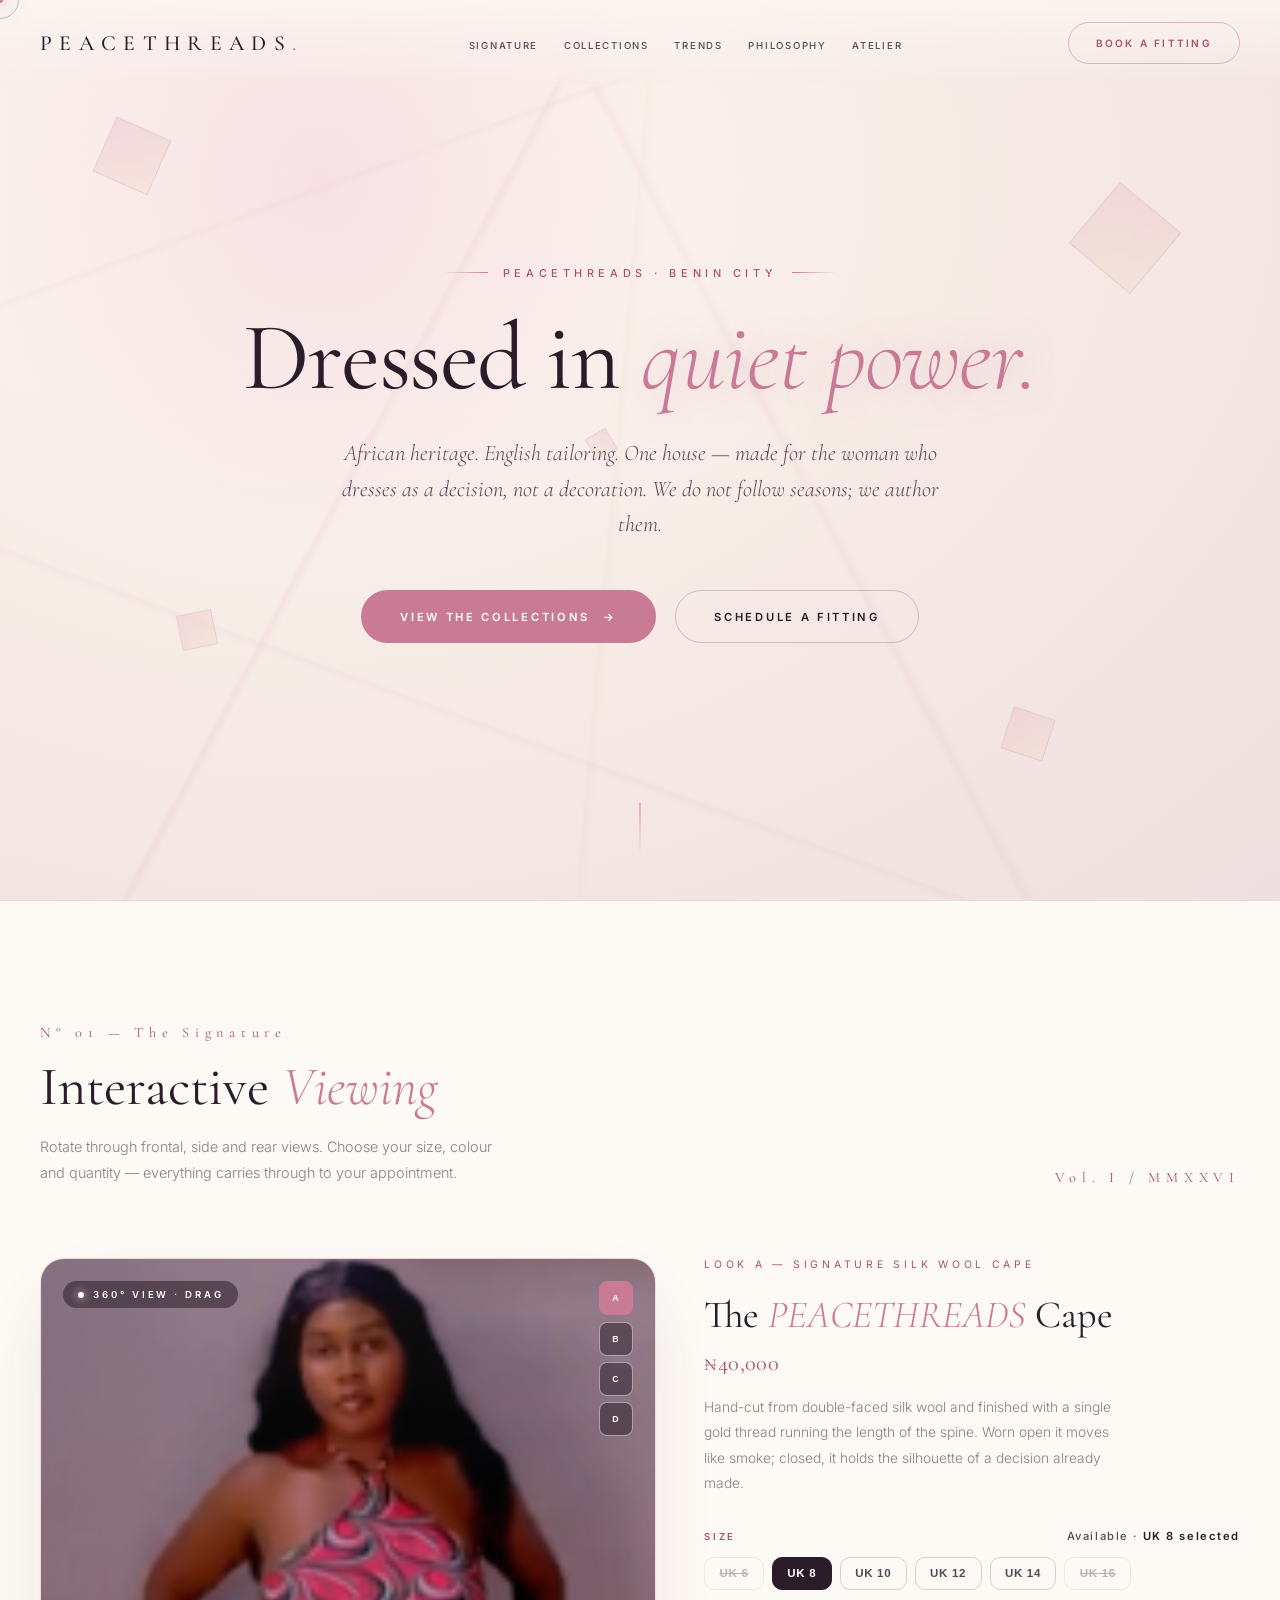
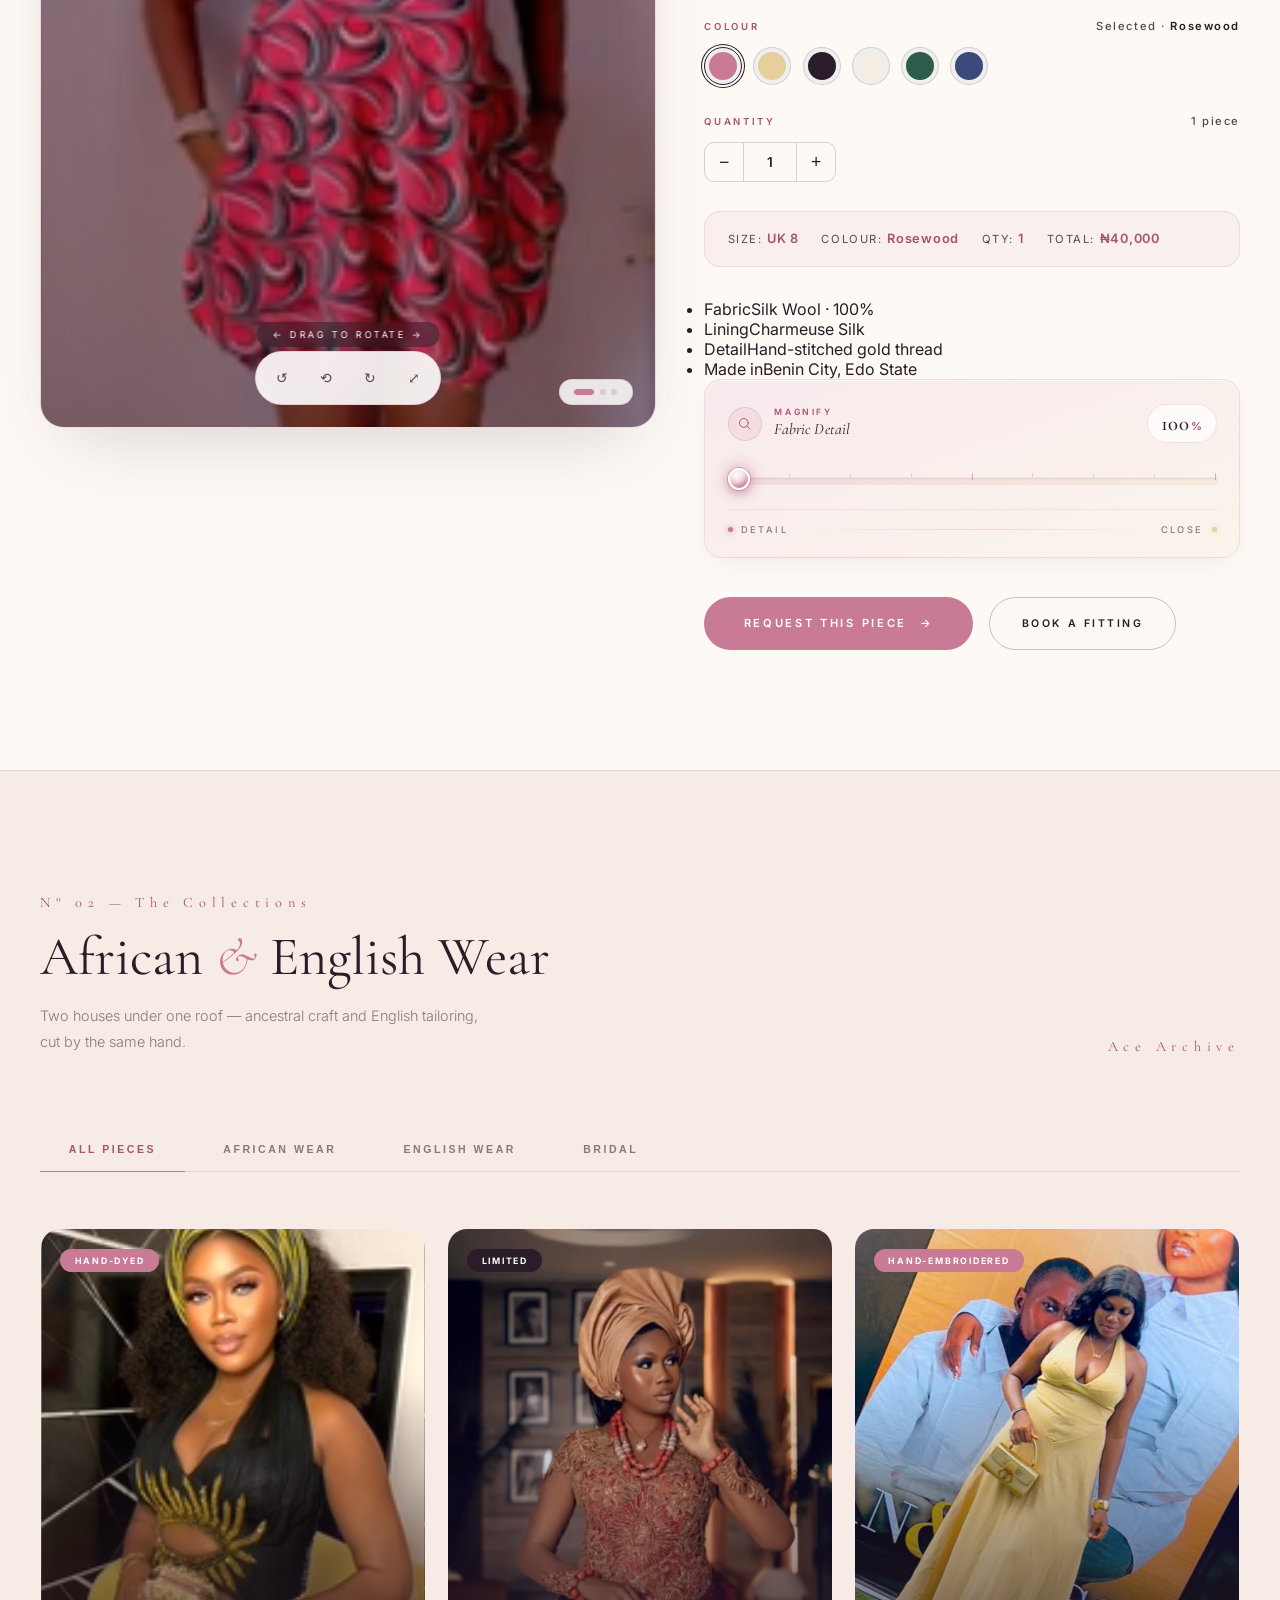
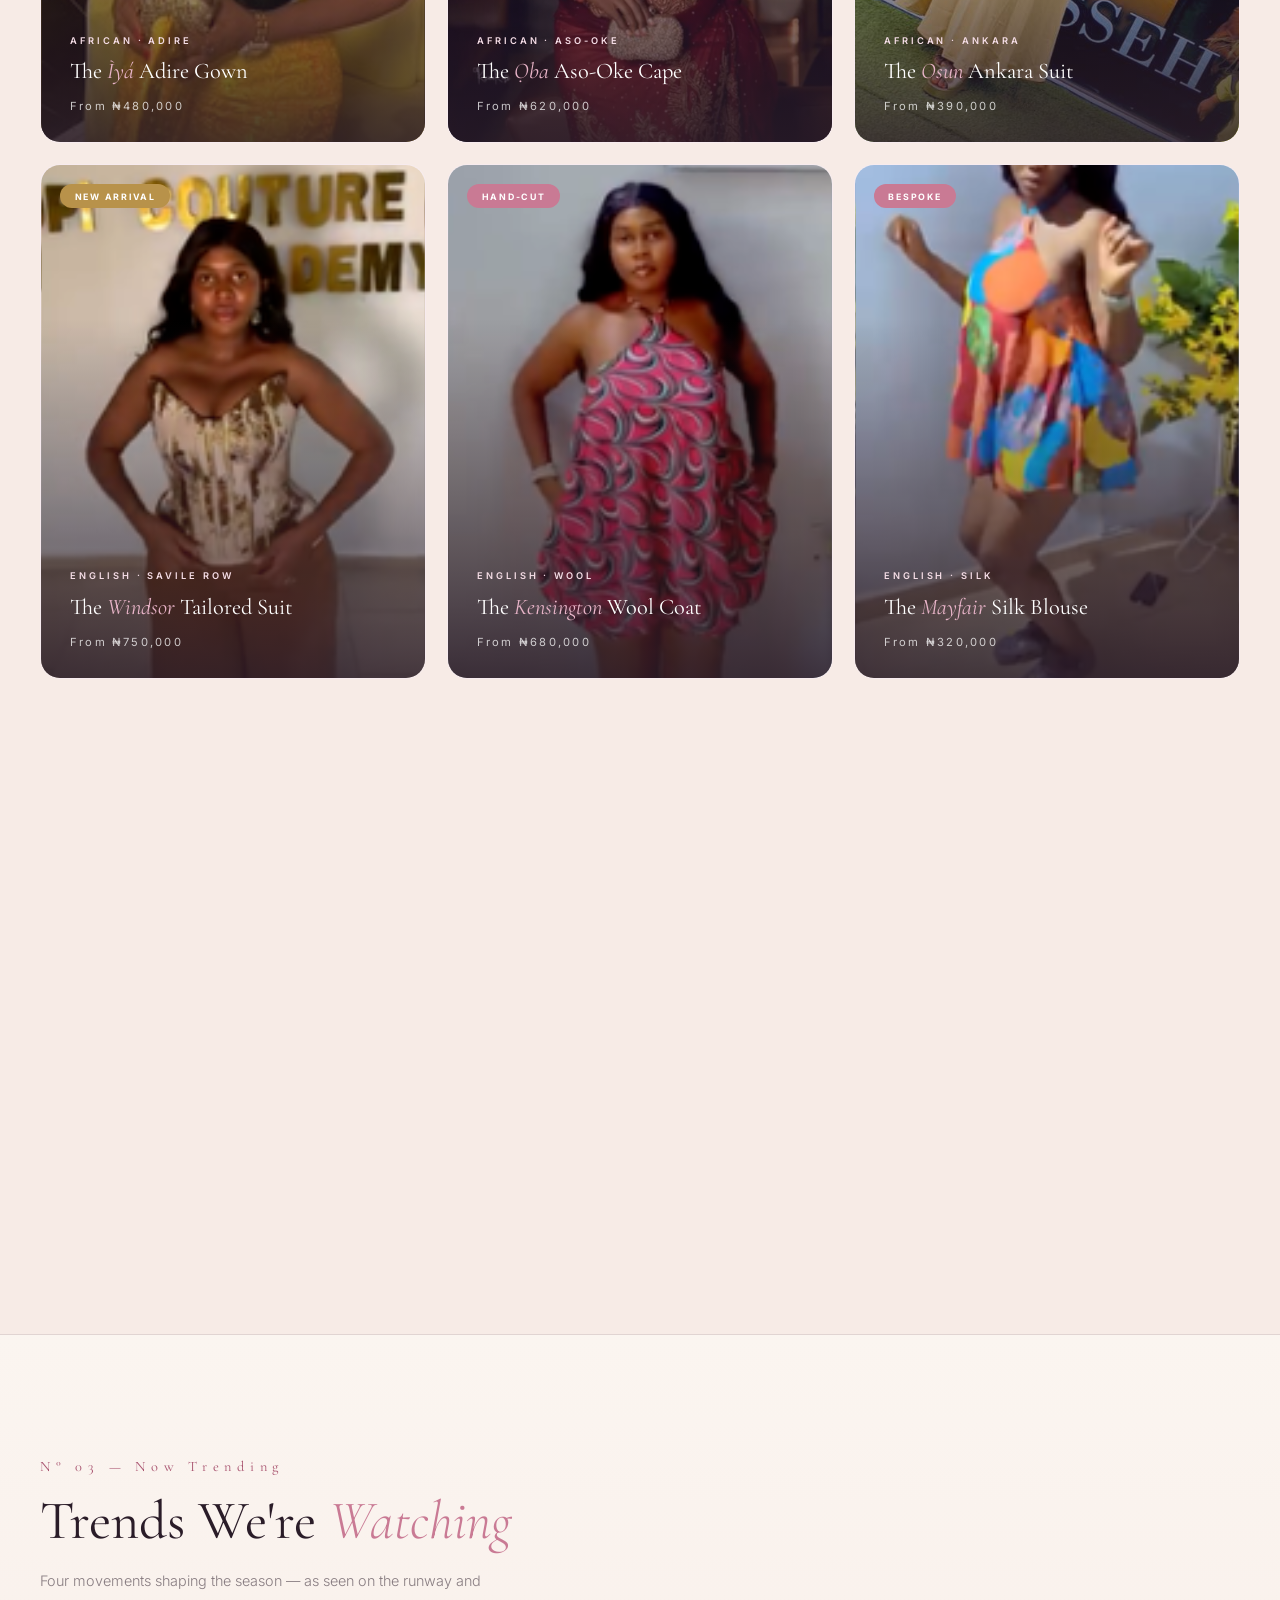
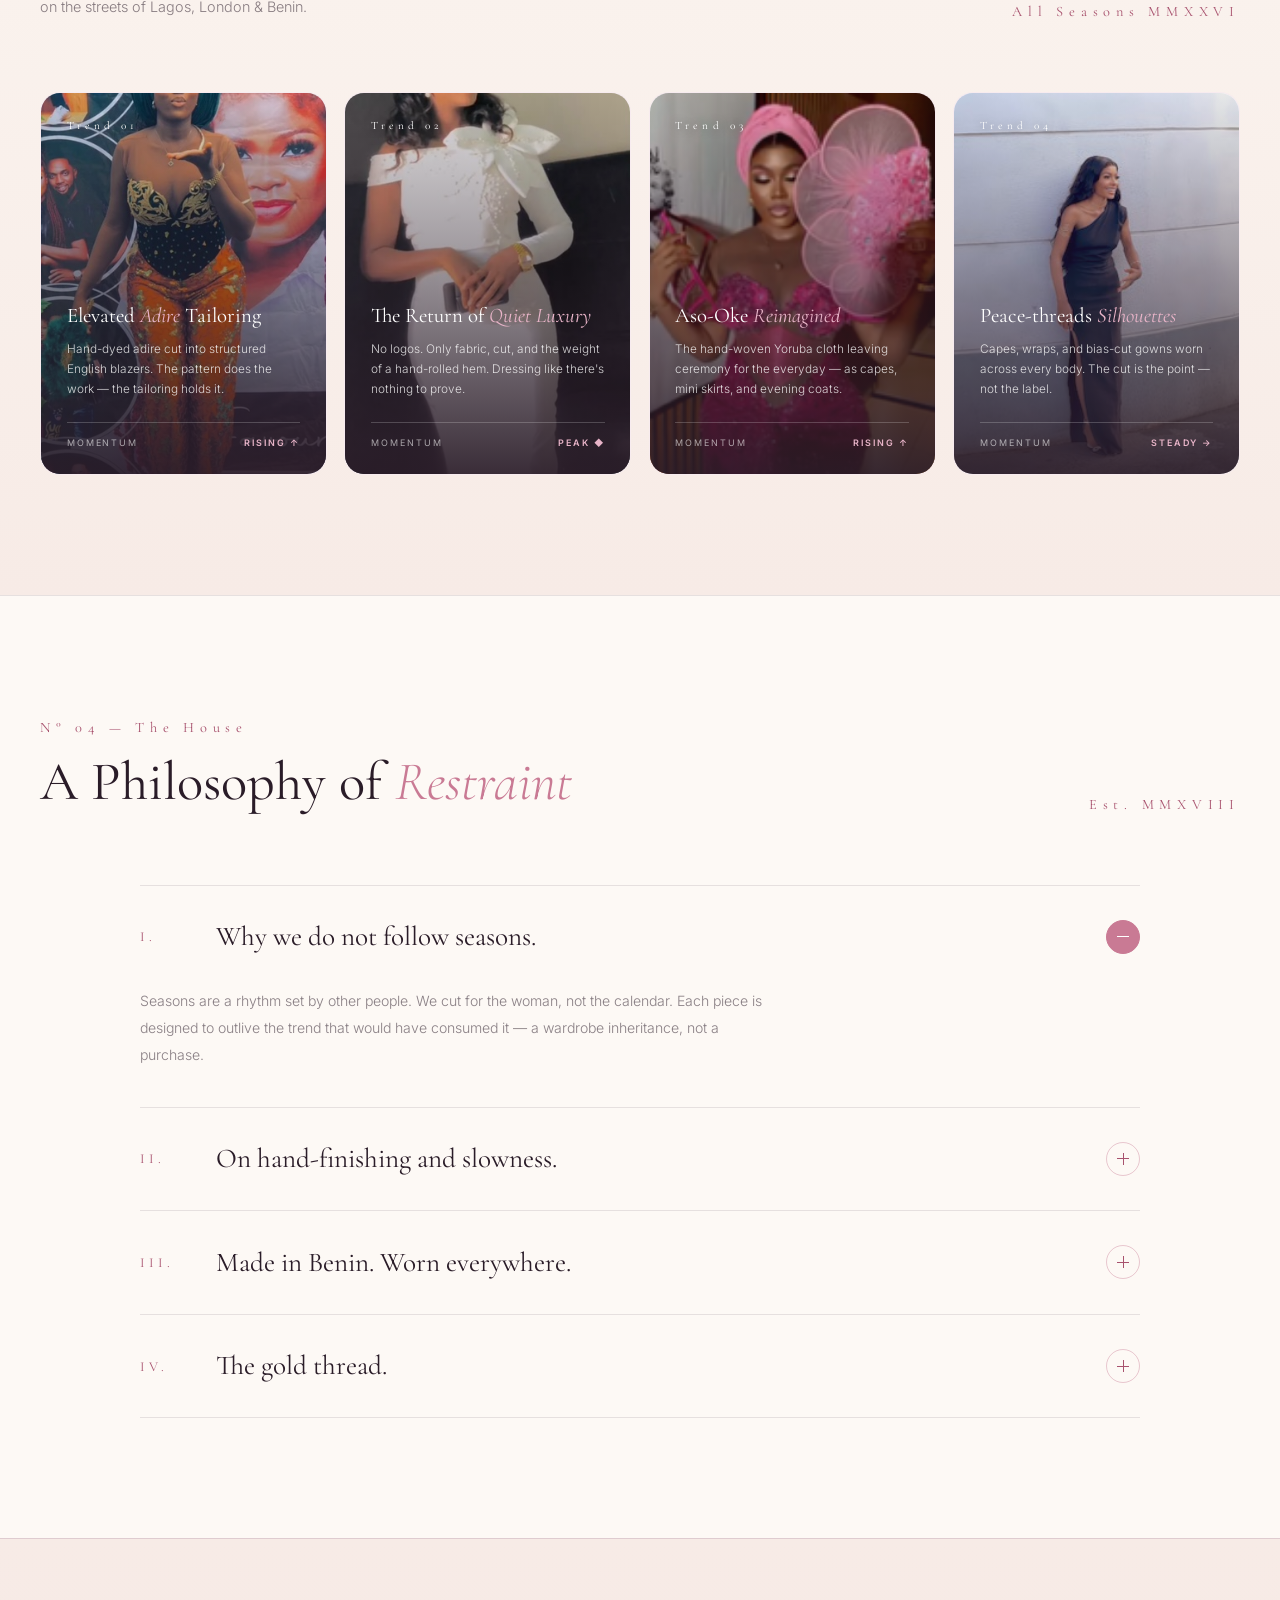
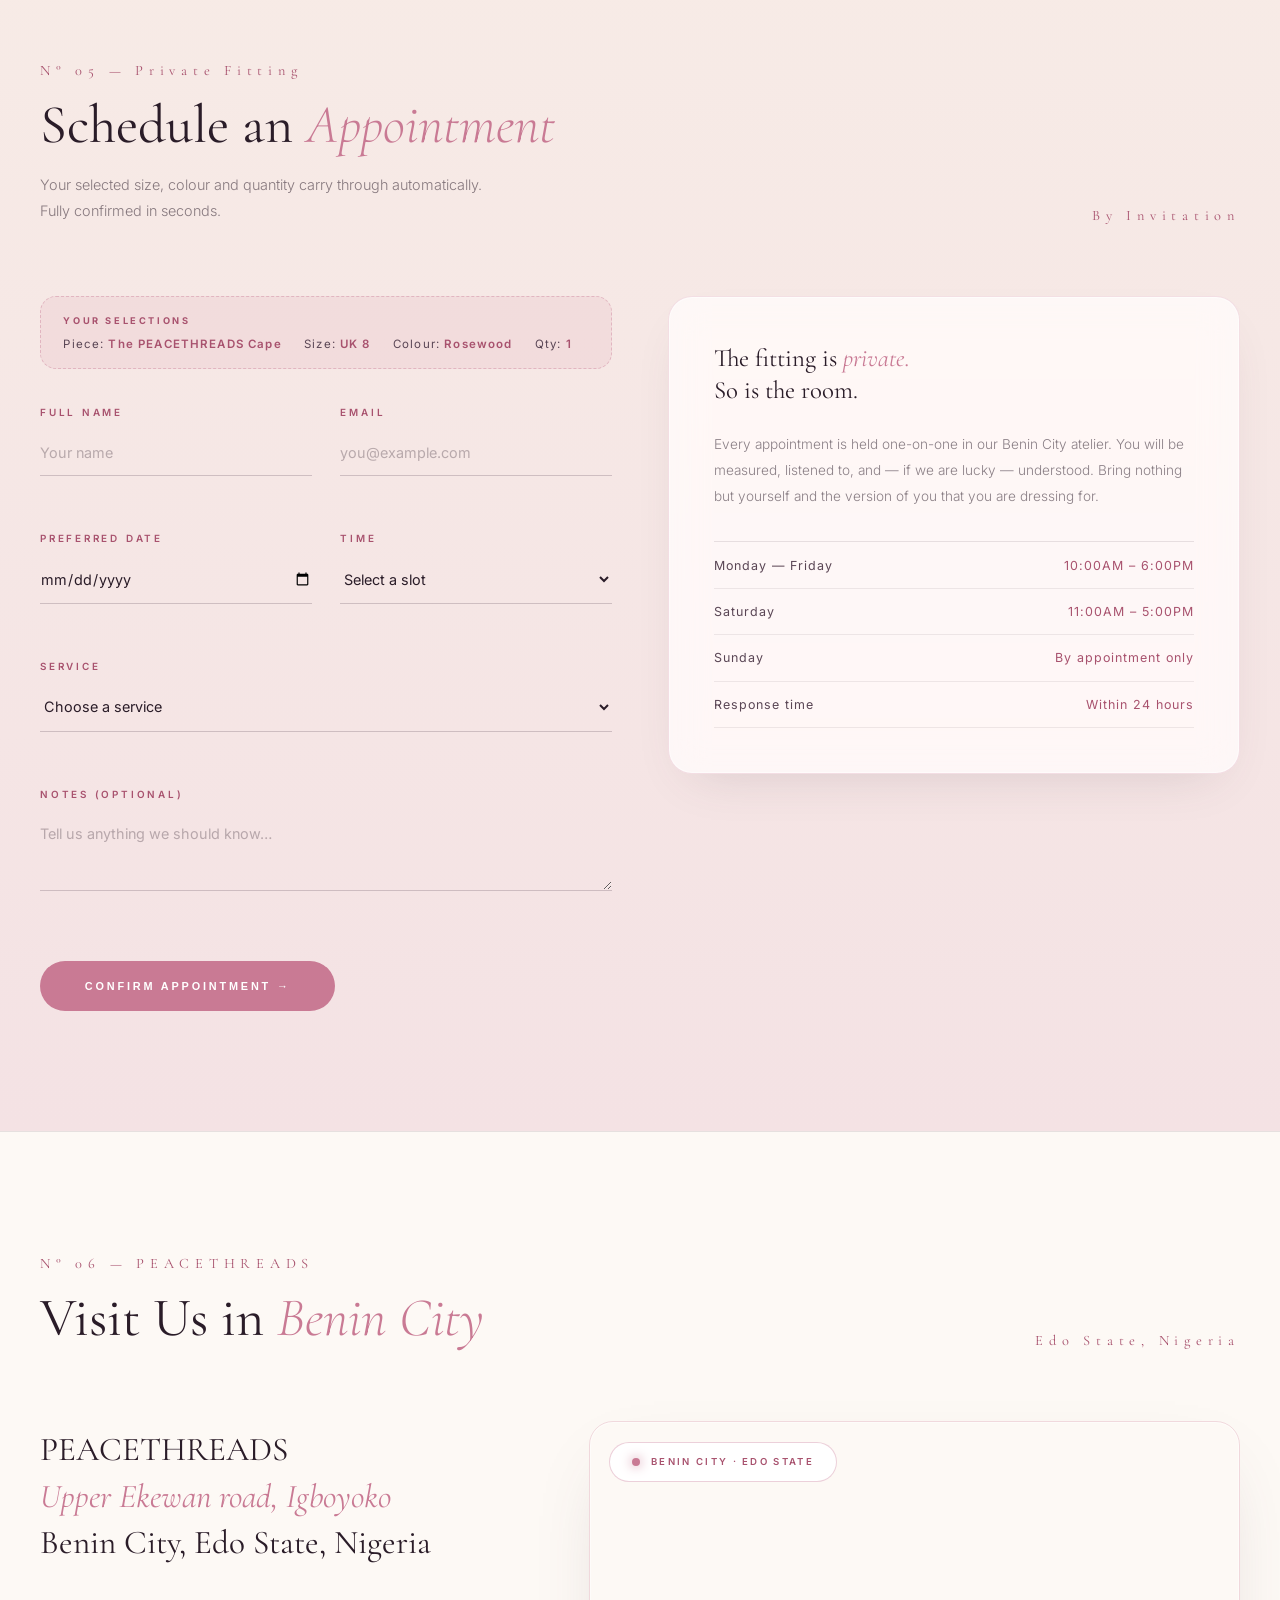
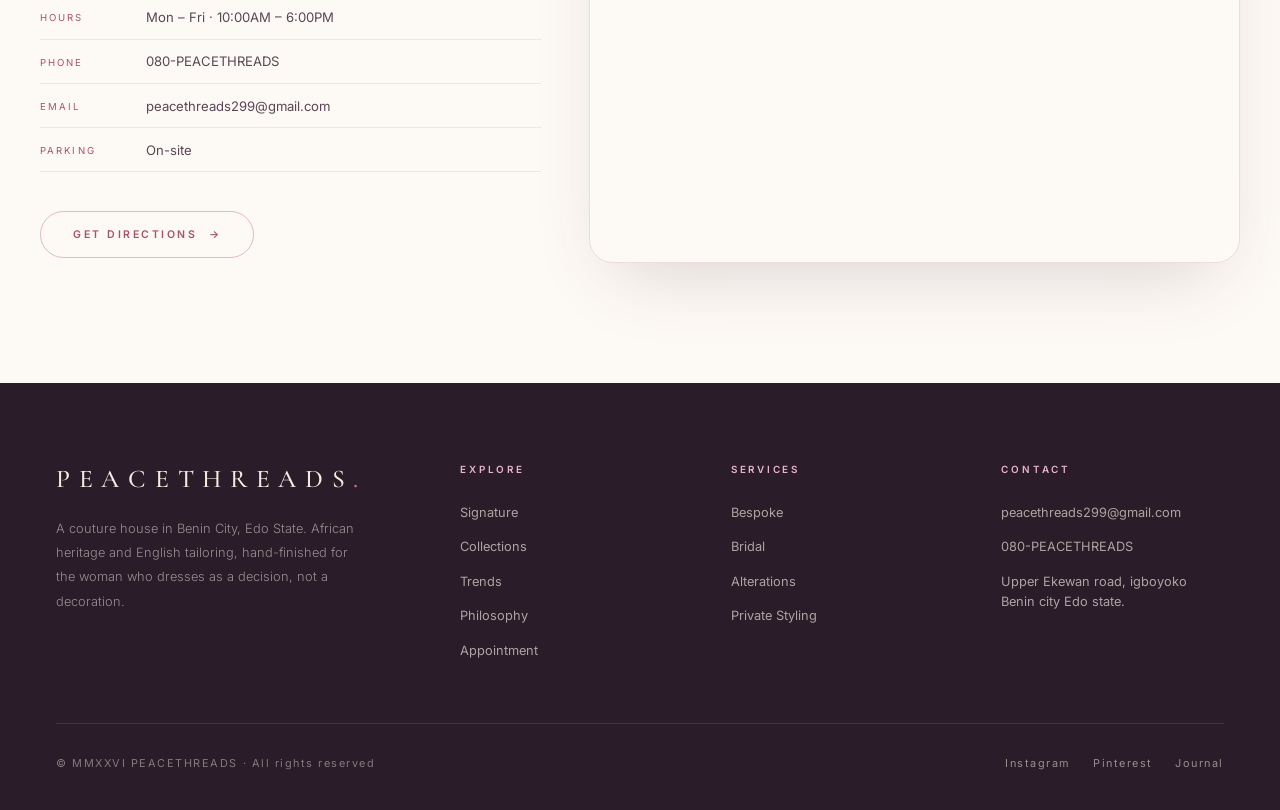
==== commit c90c2256: "Update website.html" ====
--- a/website.html
+++ b/website.html
@@ -221,7 +221,7 @@
     </div>
     <div class="cat-card reveal" data-cat="african">
       <span class="cat-tag limited">Limited</span>
-      <div class="cat-photo" style="background-image:url('images/IMG_2743.jpg')"></div>
+      <div class="cat-photo" style="background-image:url('images/IMG_1091.jpg')"></div>
       <div class="cat-overlay">
         <span class="cat-cat">African · Aso-Oke</span>
         <h4 class="cat-name">The <em>Ọba</em> Aso-Oke Cape</h4>
@@ -275,7 +275,7 @@
     </div>
     <div class="cat-card reveal" data-cat="bridal">
       <span class="cat-tag">Hand-Beaded</span>
-      <div class="cat-photo" style="background-image:url('images/IMG_1080.png')"></div>
+      <div class="cat-photo" style="background-image:url('images/IMG_1150.jpg')"></div>
       <div class="cat-overlay">
         <span class="cat-cat">Bridal · Traditional</span>
         <h4 class="cat-name">The <em>Ìjó</em> Traditional Set</h4>
@@ -306,7 +306,7 @@
 
   <div class="trend-grid">
     <div class="trend-card reveal">
-      <div class="trend-photo" style="background-image:url('images/IMG_1639.png')"></div>
+      <div class="trend-photo" style="background-image:url('images/IMG_1151.jpg')"></div>
       <div class="trend-overlay">
         <span class="trend-num">Trend 01</span>
         <div class="trend-bottom">
@@ -317,7 +317,7 @@
       </div>
     </div>
     <div class="trend-card reveal">
-      <div class="trend-photo" style="background-image:url('images/IMG_4205.jpg')"></div>
+      <div class="trend-photo" style="background-image:url('images/IMG_1155.jpg')"></div>
       <div class="trend-overlay">
         <span class="trend-num">Trend 02</span>
         <div class="trend-bottom">
@@ -339,11 +339,11 @@
       </div>
     </div>
     <div class="trend-card reveal">
-      <div class="trend-photo" style="background-image:url('images/fashion01.png')"></div>
+      <div class="trend-photo" style="background-image:url('images/IMG_2743.jpg')"></div>
       <div class="trend-overlay">
         <span class="trend-num">Trend 04</span>
         <div class="trend-bottom">
-          <h3 class="trend-title">Genderless <em>Silhouettes</em></h3>
+          <h3 class="trend-title">Peace-threads <em>Silhouettes</em></h3>
           <p class="trend-desc">Capes, wraps, and bias-cut gowns worn across every body. The cut is the point — not the label.</p>
           <div class="trend-meta"><span class="label">Momentum</span><span class="val">Steady →</span></div>
         </div>
@@ -1095,4 +1095,4 @@
 </script>
 
 </body>
-</html>+</html>
